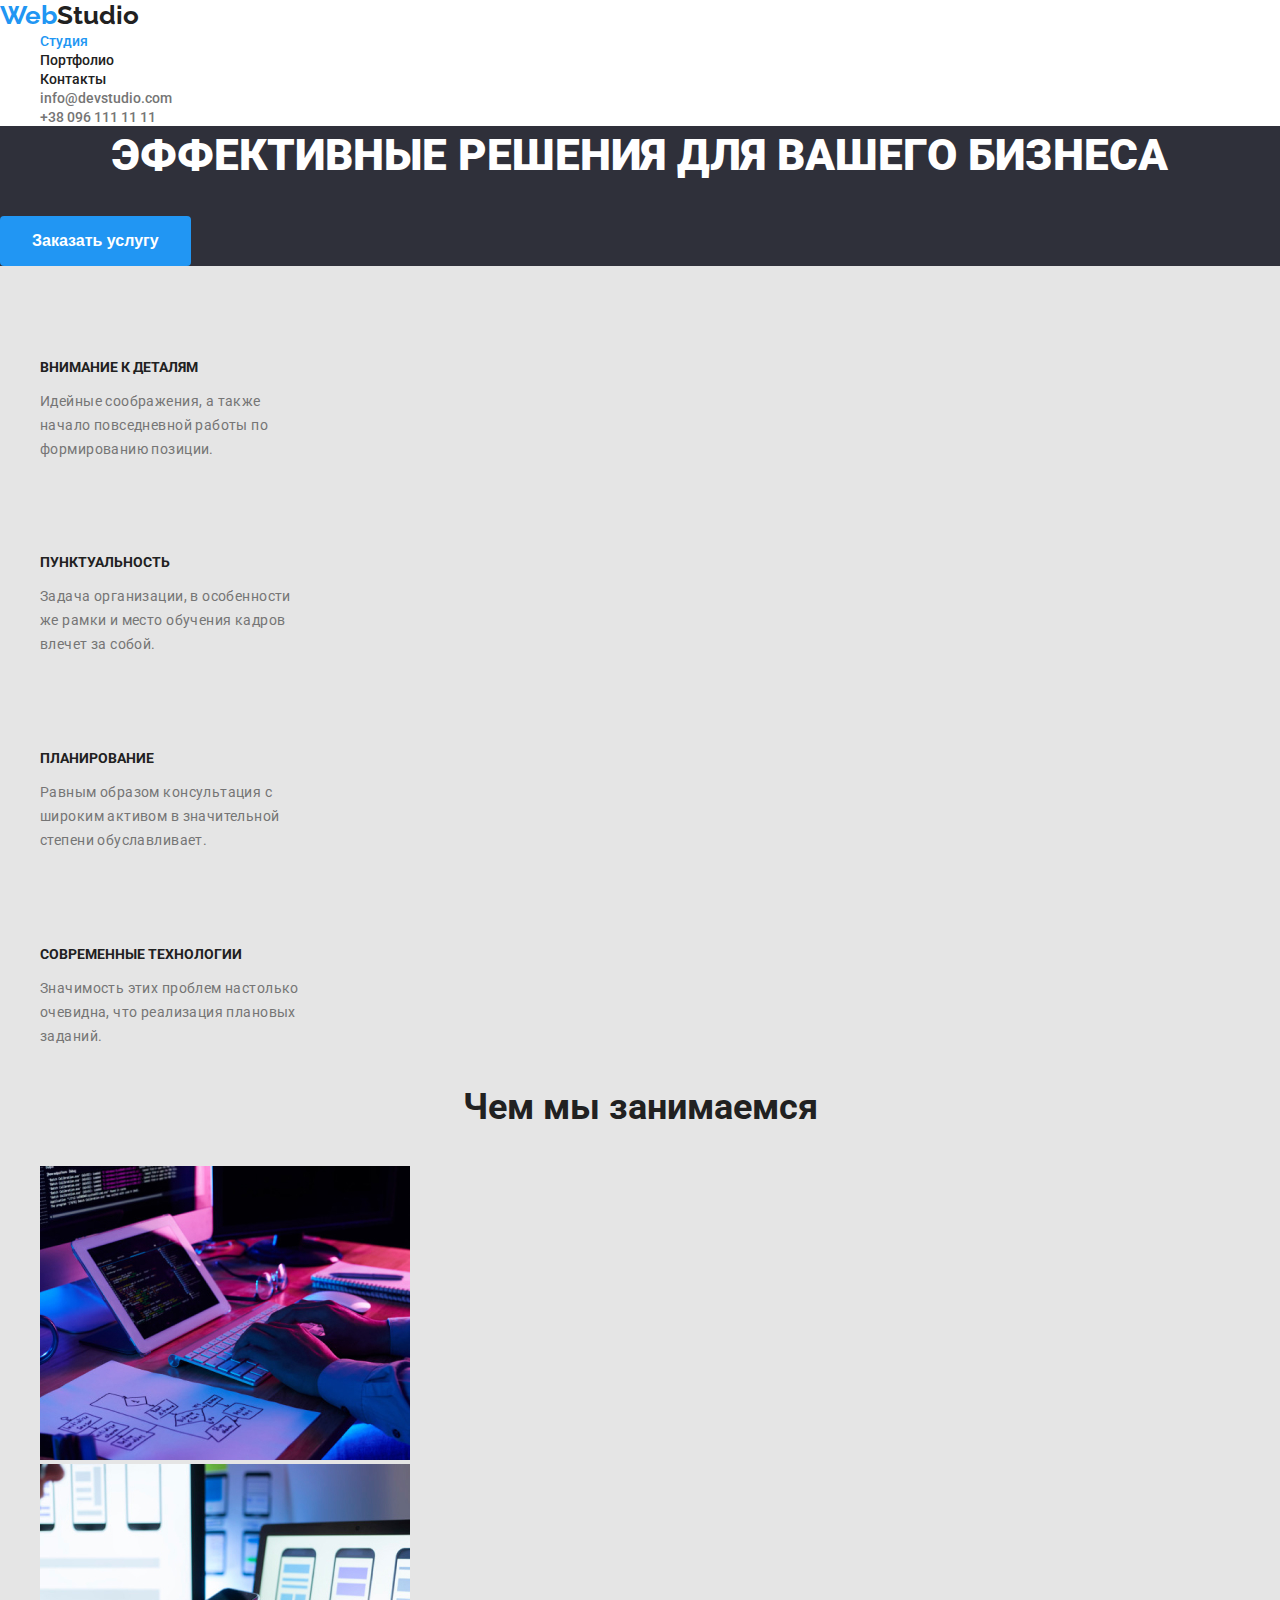
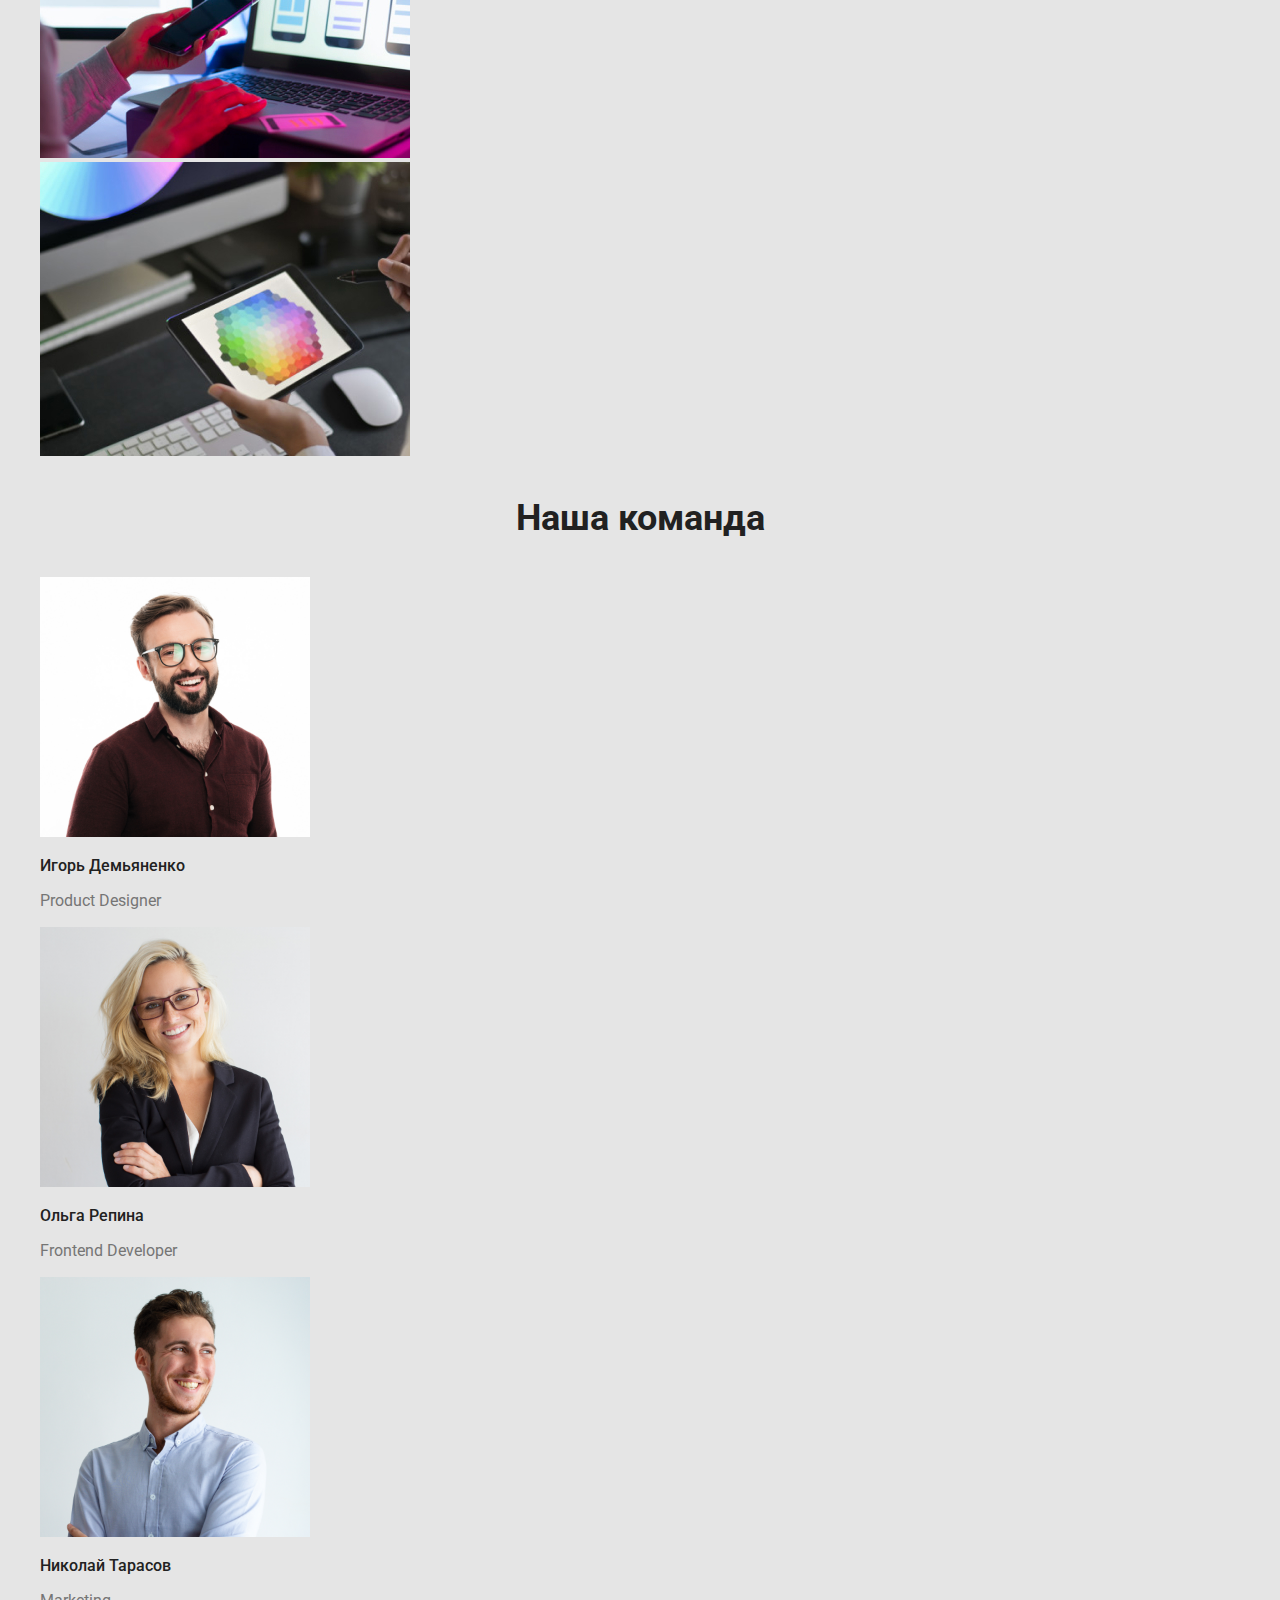
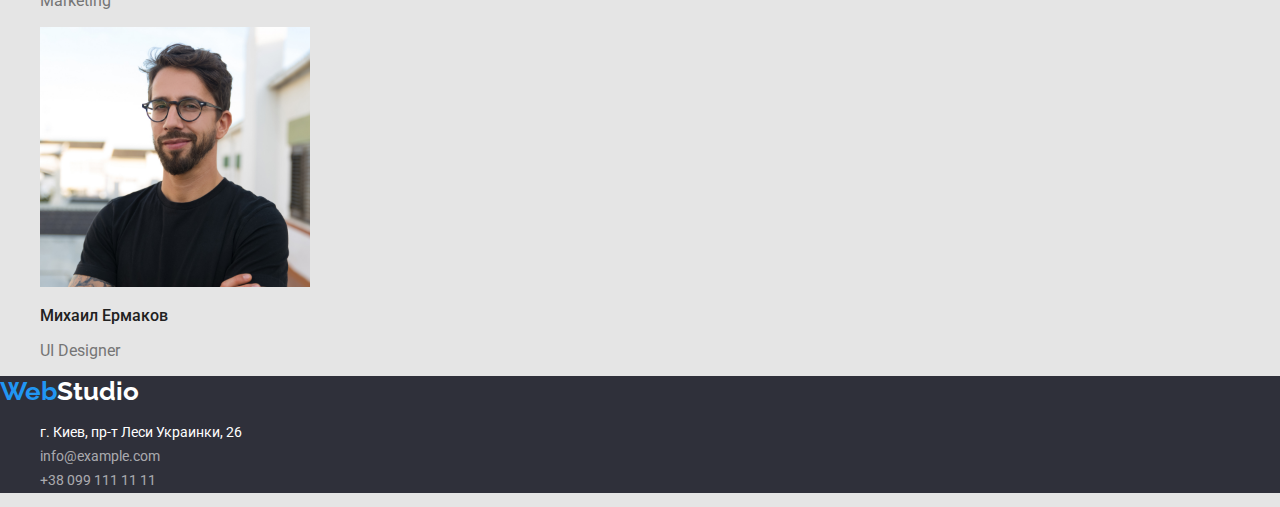
==== index.html @ 957f1c6d "first" ====
<!DOCTYPE html>
<html lang="ru">
  <head>
    <meta charset="UTF-8" />
    <meta name="viewport" content="width=device-width, initial-scale=1.0" />
    <title>Homework1</title>
    <link
      href="https://fonts.googleapis.com/css2?family=Raleway:wght@700&family=Roboto:wght@400;500;700;900&display=swap"
      rel="stylesheet"
    />

    <link rel="stylesheet" href="./css/styles.css" />
  </head>

  <body>
    <!--top line-->
    <header class="header-dec">
      <div class="container">
      <nav>
        <a href="./index.html" class="nav" aria-label="логотип"
          ><span class="accent-logo" lang="en">Web</span
          ><span class="logo" lang="en">Studio</span></a
        >

        <ul class="site-nav list">
          <li><a href="./index.html" class="link current">Студия</a></li>
          <li>
            <a href="./portfolio.html" class="link">Портфолио</a>
          </li>
          <li><a href="" class="link">Контакты</a></li>
        </ul>
      </nav>
     
      <address class="navigation list">
          <ul class="links-main">
            <li>
              <a href="mailto:info@devstudio.com" class="link">info@devstudio.com</a>
            </li>
            <li>
              <a href="tel:+380961111111" class="link">+38 096 111 11 11</a>
            </li>
          </ul>
        </address>
      </div>
        
    </header>

    <!--header-->
    <main>
      <section class="heading">
        <h1 class="color-white">Эффективные решения для вашего бизнеса</h1>

        <button type="button" class="button-studio">Заказать услугу</button>
      </section>

      <!--benefits of cooperation-->
      <section>
        <!--<h2 class="section-title">Преимущества</h2>-->
        <ul class="features">
          
          <li class="benefits">
            <h3 class="title">Внимание к деталям</h3>
            <p class="text">
              Идейные соображения, а также <br />
              начало повседневной работы по <br />
              формированию позиции.
            </p>
          </li>

          <li class="benefits">
            <h3 class="title">Пунктуальность</h3>
            <p class="text">
              Задача организации, в особенности <br />
              же рамки и место обучения кадров <br />
              влечет за собой.
            </p>
          </li>
          <li class="benefits">
            <h3 class="title">Планирование</h3>
            <p class="text">
              Равным образом консультация с <br />
              широким активом в значительной <br />
              степени обуславливает.
            </p>
          </li>

          <li class="benefits">
            <h3 class="title">Современные технологии</h3>
            <p class="text">
              Значимость этих проблем настолько <br />
              очевидна, что реализация плановых <br />
              заданий.
            </p>
          </li>
        </ul>
      </section>
      <!--about our work container-->
      <section>
        <h2 class="section-title">Чем мы занимаемся</h2>
        <ul>
          <li>
            <img src="./img/we-do/img-fir.jpg" alt="img1" width="370" height="294" />
          </li>
          <li>
            <img src="./img/we-do/img-tw.jpg" alt="img2" width="370" height="294" />
          </li>
          <li>
            <img src="./img/we-do/img-th.jpg" alt="img3" width="370" height="294" />
          </li>
        </ul>
      </section>

      <!--about our team container-->
      <section>
        <h2 class="section-title">Наша команда</h2>

        <ul>
          <li>
            <img
              src="./img/team/Igor.jpg"
              alt="Продук дизайнер Игорь"
              width="270"
              height="260"
            />
            <h3 class="team">Игорь Демьяненко</h3>
            <p class="desc" lang="en">Product Designer</p>
          </li>
          <li>
            <img
              src="./img/team/Olga.jpg"
              alt="Фронтэнд разработчик Ольга"
              width="270"
              height="260"
            />
            <h3 class="team">Ольга Репина</h3>
            <p class="desc" lang="en">Frontend Developer</p>
          </li>
          <li>
            <img
              src="./img/team/Nicolay.jpg"
              alt="Маркетолог Николай"
              width="270"
              height="260"
            />
            <h3 class="team">Николай Тарасов</h3>
            <p class="desc" lang="en">Marketing</p>
          </li>
          <li>
            <img
              src="./img/team/Michail.jpg"
              alt="UI Дизайнер Михаил"
              width="270"
              height="260"
            />
            <h3 class="team">Михаил Ермаков</h3>
            <p class="desc" lang="en">UI Designer</p>
          </li>
        </ul>
      </section>
    </main>
    <!--page footer-->
    <footer class="footer">
      
        <a href="./index.html" class="nav"
          ><span class="accent-logo" lang="en">Web</span
          ><span class="logotip" lang="en">Studio</span></a
        >

        <!--contact container-->
        <address class="footer-addr">
          <ul>
            <li>г. Киев, пр-т Леси Украинки, 26</li>
            <li>
              <a href="mailto:info@example.com" class="footer-link"
                >info@example.com</a
              >
            </li>
            <li>
              <a href="tel:+380991111111" class="footer-link"
                >+38 099 111 11 11</a
              >
            </li>
          </ul>
    </footer>
  </body>
</html>
---- css/styles.css ----
:root {
  --primary-text-color: #757575;
  --title-text-color: #212121;
  --accent-text-color: #2196f3;
  --hero-text-color: #ffffff;
  --footer-text-color: rgba(255, 255, 255, 0.6);
  --primary-bg-color: #ffffff;
  --second-bg-color: #2f303a;
  --third-bg-color: #e5e5e5;
  --forth-bg-color: #f5f4fa;
}

/* цвет основного текста color: #757575; */
/* цвет вторичного текста color: #212121;*/

/* цвет текста и шапки color: #FFFFFF;*/

/* подвал названия тел. адрес color: rgba(255, 255, 255, 0.6);*/

/* цвет фона 1 шапка background: #FFFFFF;*/
/* цвет фона 2 подвал background: #2F303A; */
/* цвет фона main 3 background: #E5E5E5;*/
/* цвет фона 4 вторичный background: #F5F4FA; */

/* LOGO  color: акцент #2196F3; +color: #212121; */

body {
  color: var(--primary-text-color);
  background-color: var(--third-bg-color);
  font-family: Roboto, sans-serif;
  margin: 0;
  padding: 0;
}
/*убираем точки слева*/
ul {
  list-style: none;
}

/* top line */
/*спросить: почему если убрать класс .nav, то text-decoration: none; не работает?*/
.nav {
  text-decoration: none;
}
.header-decor {
  background-color: var(--primary-bg-color);
  margin-top: 0px;
  margin-bottom: 0px;
}

.nav .accent-logo {
  color: var(--accent-text-color);
  font-family: Raleway, sans-serif;
  font-weight: 700;
  font-size: 26px;
  line-height: 1.19;
  text-decoration: none;
}
.nav .logo {
  color: var(--title-text-color);
  font-family: Raleway, sans-serif;
  font-weight: 700;
  font-size: 26px;
  line-height: 1.19;
  text-decoration: none;
}
/*настройка слова Studio в футере */
.logotip {
  color: var(--hero-text-color);
  font-family: Raleway, sans-serif;
  font-weight: 700;
  font-size: 26px;
  line-height: 1.19;
  text-decoration: none;
}
.list {
  margin: 0;
  padding: 0;
}

.site-nav .link {
  color: var(--title-text-color);
  font-family: inherit;
  font-weight: 500;
  font-size: 14px;
  line-height: 1.14;
  text-decoration: none;
}

.site-nav .link:hover,
.site-nav .link:focus {
  color: var(--accent-text-color);
}
.site-nav .link.current {
  color: var(--accent-text-color);
}

.navigation .link {
  color: var(--primary-text-color);
  font-family: inherit;
  font-weight: 500;
  font-size: 14px;
  line-height: 1.14;
  text-decoration: none;
  font-style: normal;
}
.navigation .link:hover,
.navigation .link:focus {
  color: var(--accent-text-color);
}
.navigation .link.current {
  color: var(--accent-text-color);
}

/* */
.heading {
  background-color: var(--second-bg-color);
}
.color-white {
  color: var(--hero-text-color);
  font-weight: 900;
  font-size: 44px;
  line-height: 1.36;
  text-align: center;
  text-transform: uppercase;
  margin: 0;
}
/*button studio*/
.button-studio {
  color: var(--hero-text-color);
  background-color: var(--accent-text-color);
  font-weight: 700;

  font-size: 16px;
  line-height: 1.87;
  border: 0px;
  border-radius: 4px;
  padding: 10px 32px;
  text-align: center;
  margin-top: 30px;
}

/* benefits of cooperation */
.features .title {
  color: var(--title-text-color);
  font-weight: 700;
  font-size: 14px;
  line-height: 1.14;
  text-transform: uppercase;
}
.features .text {
  font-weight: 400;
  font-size: 14px;
  line-height: 1.71;
  /* or 171% */

  letter-spacing: 0.03em;
}
/*задаем верхний отступ*/
.benefits {
  margin-top: 94px;
}

/*about our work container*/

.section-title {
  color: var(--title-text-color);
  font-weight: 700;
  font-size: 36px;
  line-height: 1.6;
  text-align: center;
}
.team {
  color: var(--title-text-color);
  font-weight: 500;
  font-size: 16px;
  line-height: 1.18;
}
.desc {
  font-size: 16px;
  line-height: 1.18;
}

/*footer*/
.footer {
  background-color: var(--second-bg-color);
  text-decoration: none;
  list-style: none;
}
.footer-addr {
  color: var(--hero-text-color);
  font-size: 14px;
  line-height: 1.71;
  font-style: normal;
}
.footer-link {
  color: var(--footer-text-color);
  font-size: 14px;
  line-height: 1.71;
  text-decoration: none;
  list-style: none;
}
.text-elem {
  font-size: 16px;
  line-height: 1.87;
}

/*button portfolio*/
.button {
  color: var(--title-text-color);
  background-color: var(--forth-bg-color);
  font-weight: 500;
  font-size: 16px;
  line-height: 1.6;
  margin: 0;
  padding: 0;
}
.button .but:hover,
.button .but:focus {
  color: var(--hero-text-color);
  background-color: var(--accent-text-color);
}
.button.primary {
  color: var(--hero-text-color);
  background-color: var(--accent-text-color);
}

.but {
  border: 0px;
  text-align: center;
  border-radius: 4px;
  padding: 6px 22px;
}

/*стилизация шапки сайта, придание цвета фону*/

.link {
  display: inline;
  padding: 20px 40px;
}

.header-dec {
  margin-top: 0px;
  margin-bottom: 0px;
  background-color: var(--primary-bg-color);
}
.links-main {
  margin: 0;
  padding: 0;
}
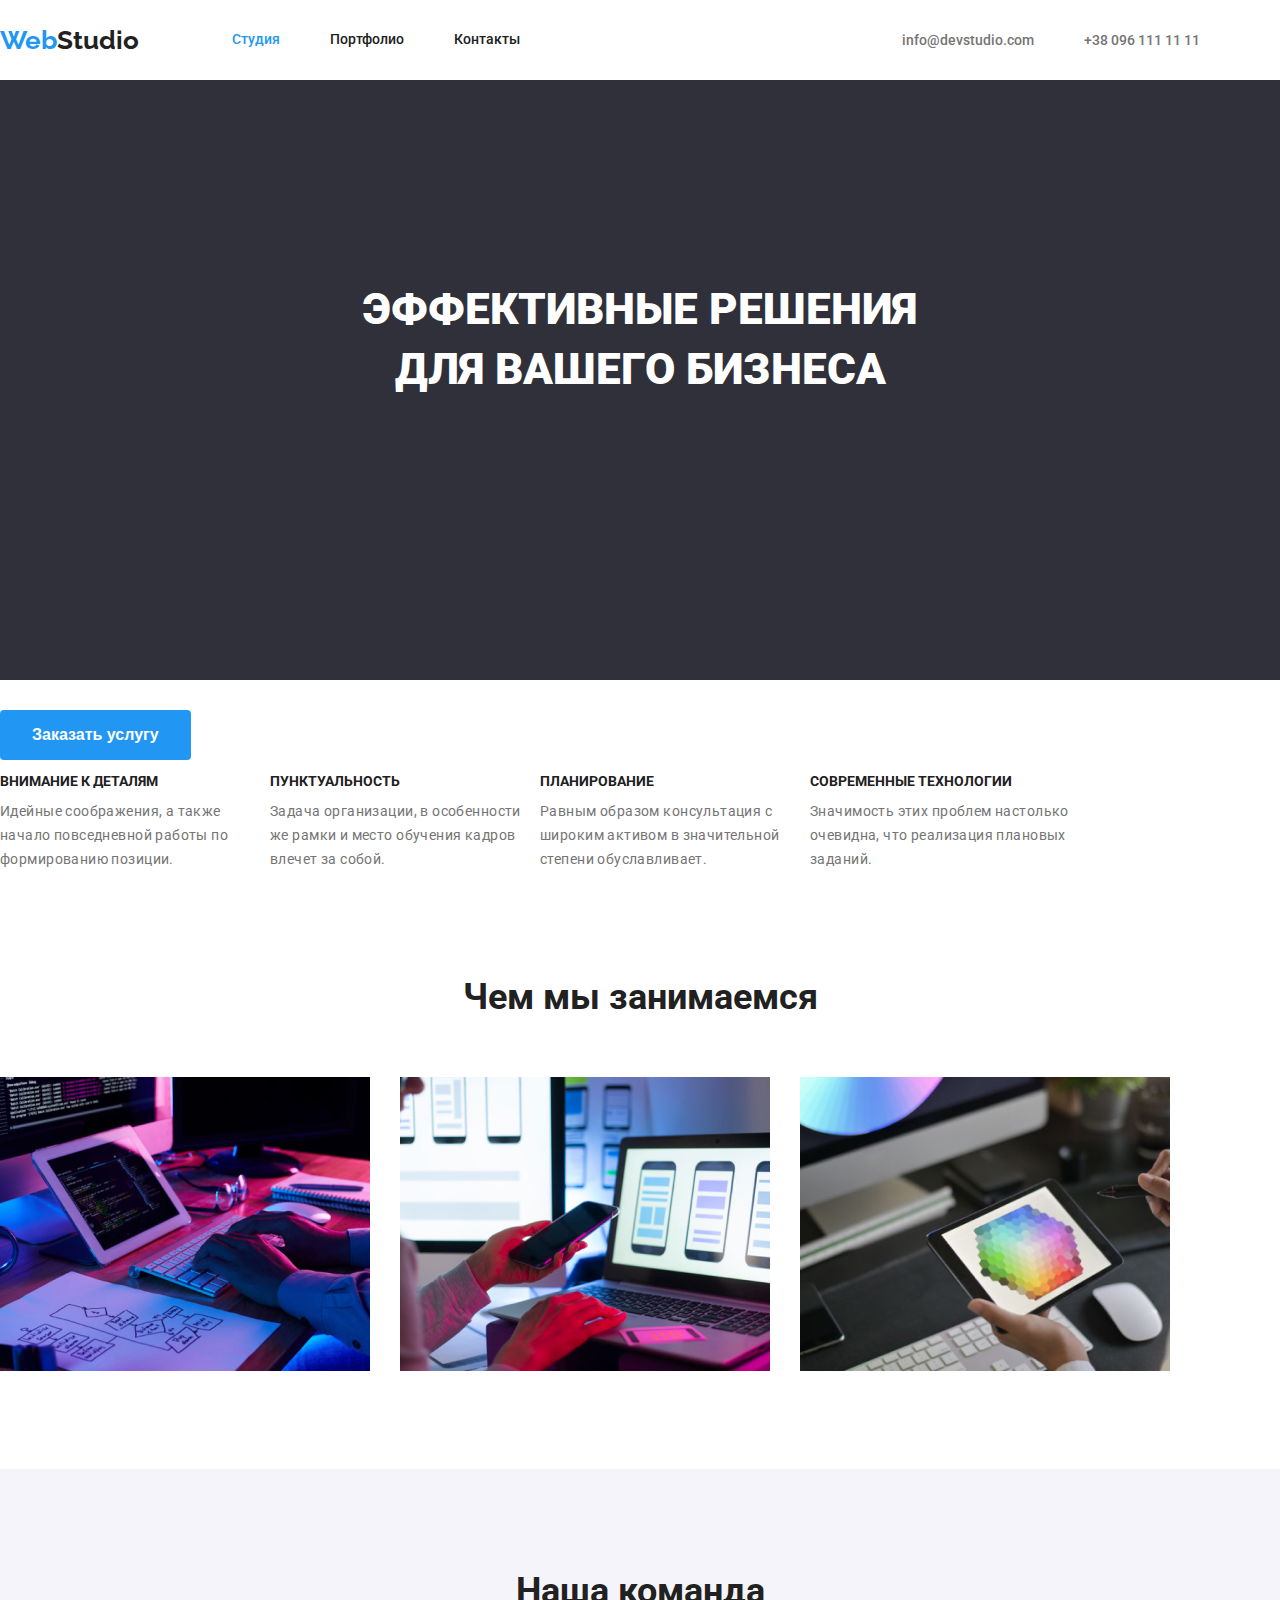
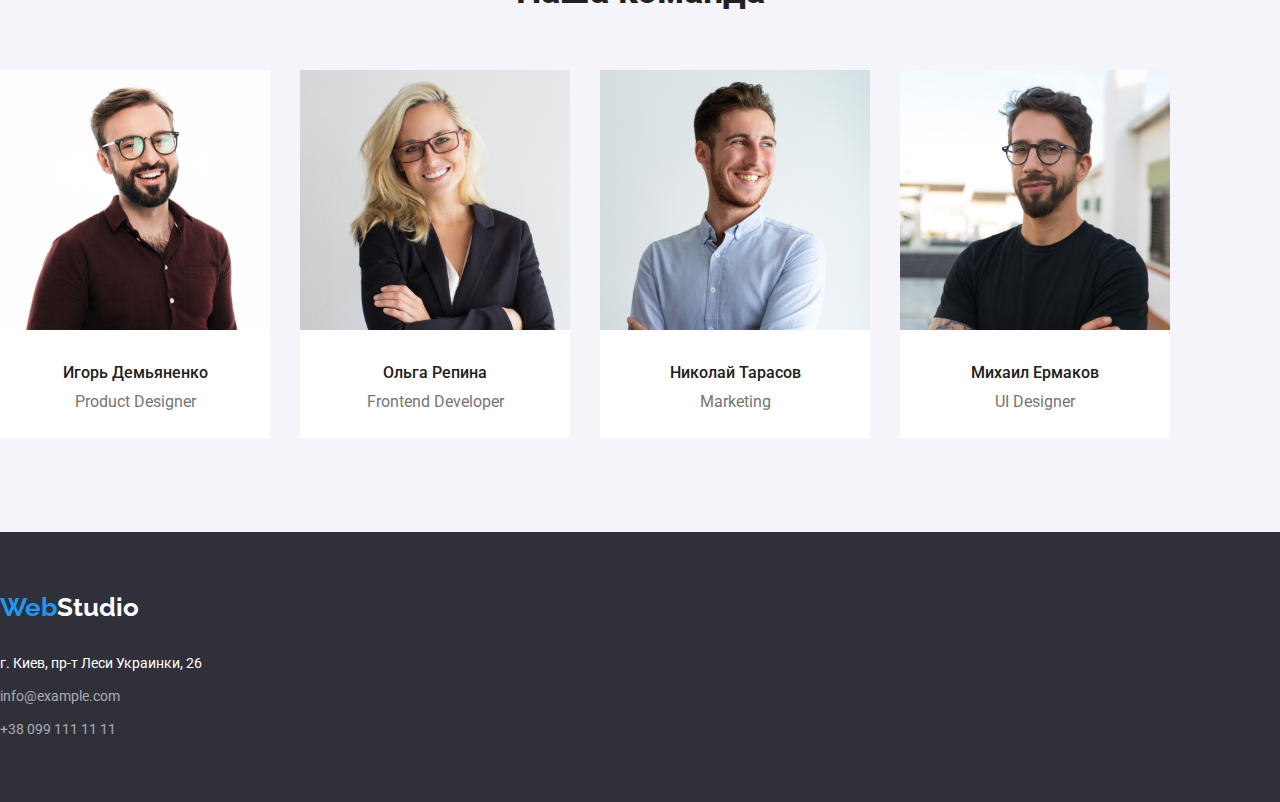
==== commit c3beee57: "попытка сделать третье дз" ====
--- a/index.html
+++ b/index.html
@@ -10,51 +10,62 @@
     />
 
     <link rel="stylesheet" href="./css/styles.css" />
+    <link rel="stylesheet" href="./div.container">
   </head>
 
   <body>
     <!--top line-->
     <header class="header-dec">
-      <div class="container">
-      <nav>
+     
+      <div class="container main-div">
+        <!--почему если не задать наву сласс маин-див дисплей флекс не работает?-->
+        <nav class="main-div">
         <a href="./index.html" class="nav" aria-label="логотип"
           ><span class="accent-logo" lang="en">Web</span
           ><span class="logo" lang="en">Studio</span></a
         >
 
         <ul class="site-nav list">
-          <li><a href="./index.html" class="link current">Студия</a></li>
-          <li>
+          <li class="item">
+            <a href="./index.html" class="link current">Студия</a></li>
+          <li class="item">
             <a href="./portfolio.html" class="link">Портфолио</a>
           </li>
-          <li><a href="" class="link">Контакты</a></li>
+          <li class="item">
+            <a href="" class="link">Контакты</a>
+          </li>
         </ul>
-      </nav>
+        </nav>
      
-      <address class="navigation list">
+        <address class="navigation list">
+
           <ul class="links-main">
-            <li>
+            <li class="item">
               <a href="mailto:info@devstudio.com" class="link">info@devstudio.com</a>
             </li>
-            <li>
+            <li class="item">
               <a href="tel:+380961111111" class="link">+38 096 111 11 11</a>
             </li>
           </ul>
         </address>
+        
       </div>
-        
+      
     </header>
 
     <!--header-->
     <main>
       <section class="heading">
-        <h1 class="color-white">Эффективные решения для вашего бизнеса</h1>
+        <h1 class="color-white">Эффективные решения <br>
+          для вашего бизнеса</h1>
 
         <button type="button" class="button-studio">Заказать услугу</button>
       </section>
 
       <!--benefits of cooperation-->
-      <section>
+     
+      <section class="main-features">
+        <div class="container bgc-benef">
         <!--<h2 class="section-title">Преимущества</h2>-->
         <ul class="features">
           
@@ -97,25 +108,26 @@
       <!--about our work container-->
       <section>
         <h2 class="section-title">Чем мы занимаемся</h2>
-        <ul>
-          <li>
+        <ul class="what-we-do-ul">
+          <li class="what-we-do-li">
             <img src="./img/we-do/img-fir.jpg" alt="img1" width="370" height="294" />
           </li>
-          <li>
+          <li class="what-we-do-li">
             <img src="./img/we-do/img-tw.jpg" alt="img2" width="370" height="294" />
           </li>
-          <li>
+          <li class="what-we-do-li">
             <img src="./img/we-do/img-th.jpg" alt="img3" width="370" height="294" />
           </li>
         </ul>
       </section>
+      </div>
 
       <!--about our team container-->
-      <section>
+      <section class="bgc-our-team">
         <h2 class="section-title">Наша команда</h2>
 
-        <ul>
-          <li>
+        <ul class="our-team-ul">
+          <li class="our-team-li">
             <img
               src="./img/team/Igor.jpg"
               alt="Продук дизайнер Игорь"
@@ -125,7 +137,7 @@
             <h3 class="team">Игорь Демьяненко</h3>
             <p class="desc" lang="en">Product Designer</p>
           </li>
-          <li>
+          <li class="our-team-li">
             <img
               src="./img/team/Olga.jpg"
               alt="Фронтэнд разработчик Ольга"
@@ -135,7 +147,7 @@
             <h3 class="team">Ольга Репина</h3>
             <p class="desc" lang="en">Frontend Developer</p>
           </li>
-          <li>
+          <li class="our-team-li">
             <img
               src="./img/team/Nicolay.jpg"
               alt="Маркетолог Николай"
@@ -145,7 +157,7 @@
             <h3 class="team">Николай Тарасов</h3>
             <p class="desc" lang="en">Marketing</p>
           </li>
-          <li>
+          <li class="our-team-li">
             <img
               src="./img/team/Michail.jpg"
               alt="UI Дизайнер Михаил"
@@ -160,22 +172,22 @@
     </main>
     <!--page footer-->
     <footer class="footer">
-      
+      <div class="decor-footer">
         <a href="./index.html" class="nav"
           ><span class="accent-logo" lang="en">Web</span
           ><span class="logotip" lang="en">Studio</span></a
-        >
+        ></div>
 
         <!--contact container-->
         <address class="footer-addr">
-          <ul>
-            <li>г. Киев, пр-т Леси Украинки, 26</li>
-            <li>
+          <ul class="foot-main">
+            <li class="footer-li">г. Киев, пр-т Леси Украинки, 26</li>
+            <li class="footer-li">
               <a href="mailto:info@example.com" class="footer-link"
                 >info@example.com</a
               >
             </li>
-            <li>
+            <li class="footer-tel">
               <a href="tel:+380991111111" class="footer-link"
                 >+38 099 111 11 11</a
               >
--- a/css/styles.css
+++ b/css/styles.css
@@ -6,7 +6,7 @@
   --footer-text-color: rgba(255, 255, 255, 0.6);
   --primary-bg-color: #ffffff;
   --second-bg-color: #2f303a;
-  --third-bg-color: #e5e5e5;
+  --third-bg-color: rgba(255, 255, 255, 1);
   --forth-bg-color: #f5f4fa;
 }
 
@@ -47,6 +47,8 @@
   margin-bottom: 0px;
 }
 
+/* ==================== LOGOTIP===================*/
+
 .nav .accent-logo {
   color: var(--accent-text-color);
   font-family: Raleway, sans-serif;
@@ -72,18 +74,24 @@
   line-height: 1.19;
   text-decoration: none;
 }
+/* ====================END LOGOTIP===================*/
+
+/* ======================TOP LINE=====================*/
 .list {
   margin: 0;
   padding: 0;
 }
 
 .site-nav .link {
+  display: block;
   color: var(--title-text-color);
   font-family: inherit;
   font-weight: 500;
   font-size: 14px;
   line-height: 1.14;
   text-decoration: none;
+  padding-top: 32px;
+  padding-bottom: 32px;
 }
 
 .site-nav .link:hover,
@@ -110,11 +118,15 @@
 .navigation .link.current {
   color: var(--accent-text-color);
 }
+/* ====================END TOP LINE===================*/
 
 /* */
 .heading {
   background-color: var(--second-bg-color);
-}
+  height: 600px;
+}
+
+/* ==================== HEADER===================*/
 .color-white {
   color: var(--hero-text-color);
   font-weight: 900;
@@ -123,7 +135,10 @@
   text-align: center;
   text-transform: uppercase;
   margin: 0;
-}
+  padding-top: 200px;
+  padding-bottom: 280px;
+}
+
 /*button studio*/
 .button-studio {
   color: var(--hero-text-color);
@@ -139,111 +154,290 @@
   margin-top: 30px;
 }
 
-/* benefits of cooperation */
-.features .title {
-  color: var(--title-text-color);
-  font-weight: 700;
-  font-size: 14px;
-  line-height: 1.14;
-  text-transform: uppercase;
-}
-.features .text {
-  font-weight: 400;
-  font-size: 14px;
-  line-height: 1.71;
-  /* or 171% */
-
-  letter-spacing: 0.03em;
-}
-/*задаем верхний отступ*/
-.benefits {
-  margin-top: 94px;
-}
-
-/*about our work container*/
-
-.section-title {
-  color: var(--title-text-color);
-  font-weight: 700;
-  font-size: 36px;
-  line-height: 1.6;
-  text-align: center;
-}
-.team {
-  color: var(--title-text-color);
-  font-weight: 500;
-  font-size: 16px;
-  line-height: 1.18;
-}
-.desc {
-  font-size: 16px;
-  line-height: 1.18;
-}
-
-/*footer*/
-.footer {
-  background-color: var(--second-bg-color);
-  text-decoration: none;
-  list-style: none;
-}
-.footer-addr {
-  color: var(--hero-text-color);
-  font-size: 14px;
-  line-height: 1.71;
-  font-style: normal;
-}
-.footer-link {
-  color: var(--footer-text-color);
-  font-size: 14px;
-  line-height: 1.71;
-  text-decoration: none;
-  list-style: none;
-}
-.text-elem {
-  font-size: 16px;
-  line-height: 1.87;
-}
-
-/*button portfolio*/
-.button {
-  color: var(--title-text-color);
-  background-color: var(--forth-bg-color);
-  font-weight: 500;
-  font-size: 16px;
-  line-height: 1.6;
-  margin: 0;
-  padding: 0;
-}
-.button .but:hover,
-.button .but:focus {
-  color: var(--hero-text-color);
-  background-color: var(--accent-text-color);
-}
-.button.primary {
-  color: var(--hero-text-color);
-  background-color: var(--accent-text-color);
-}
-
-.but {
-  border: 0px;
-  text-align: center;
-  border-radius: 4px;
-  padding: 6px 22px;
-}
-
 /*стилизация шапки сайта, придание цвета фону*/
-
-.link {
-  display: inline;
-  padding: 20px 40px;
-}
 
 .header-dec {
   margin-top: 0px;
   margin-bottom: 0px;
   background-color: var(--primary-bg-color);
+  width: 1200px;
 }
 .links-main {
   margin: 0;
   padding: 0;
 }
+.container {
+  margin-left: auto;
+  margin-right: auto;
+  width: 1200px;
+}
+/*====================СТИЛИ ДЛЯ ГЕОМЕТРИИ КОНТЕНТА ШАПКИ================= */
+.site-nav {
+  display: flex;
+  margin-left: 93px;
+}
+
+.site-nav .item + .item {
+  margin-left: 50px;
+}
+/*чистим крайнюю геометрию(убираем отступ справа у последнего элемента )
+.site-nav .item:last-child {
+  margin-right: 0;
+} 
+OR
+
+.site-nav .item:not(:last-child) {
+  margin-right: 50px;
+  }*/
+
+.links-main .links + .links {
+  margin-left: 50px;
+}
+.links-main {
+  display: flex;
+}
+
+.navigation {
+  margin-left: auto;
+}
+
+.links-main .item + .item {
+  margin-left: 50px;
+}
+
+.main-div {
+  display: flex;
+  align-items: center;
+}
+
+/*====================END СТИЛИ ДЛЯ ГЕОМЕТРИИ КОНТЕНТА ШАПКИ================= */
+
+/* ====================END HEADER===================*/
+
+/* ====================  benefits of cooperation===================*/
+.benefits {
+  margin: 0;
+  padding: 0;
+  margin-top: 94px;
+}
+
+.features .title {
+  color: var(--title-text-color);
+  font-weight: 700;
+  font-size: 14px;
+  line-height: 1.14;
+  text-transform: uppercase;
+  margin: 0;
+  padding: 0;
+}
+.benefits .title + .title {
+  margin-left: 30px;
+}
+.benefits .title {
+  padding-bottom: 10px;
+}
+.features .text {
+  font-weight: 400;
+  font-size: 14px;
+  line-height: 1.71;
+  letter-spacing: 0.03em;
+  margin: 0;
+  padding: 0;
+}
+.text {
+  width: 270px;
+  height: 75px;
+}
+.bgc-benef {
+  background-color: var(--third-bg-color);
+  margin: 0;
+  padding: 0;
+}
+.features {
+  margin: 0;
+  padding: 0;
+  display: flex;
+}
+
+/*задаем верхний отступ*/
+
+/* ====================END  benefits of cooperation===================*/
+
+/* ==================== about our team container===================*/
+.bgc-our-team {
+  background-color: var(--forth-bg-color);
+}
+.what-we-do-ul {
+  padding: 0;
+  margin: 0;
+  display: flex;
+}
+.what-we-do-ul .what-we-do-li + .what-we-do-li {
+  margin-left: 30px;
+}
+.what-we-do-li {
+  padding-bottom: 94px;
+  padding-top: 50px;
+}
+
+.our-team-ul {
+  padding: 0;
+  margin: 0;
+  display: flex;
+}
+.our-team-ul .our-team-li + .our-team-li {
+  margin-left: 30px;
+}
+.our-team-li {
+  width: 270px;
+  height: 368px;
+  background-color: var(--primary-bg-color);
+  margin-bottom: 94px;
+  margin-top: 50px;
+}
+.section-title {
+  color: var(--title-text-color);
+  font-weight: 700;
+  font-size: 36px;
+  line-height: 1.6;
+  text-align: center;
+  margin: 0;
+  padding: 0;
+  padding-top: 94px;
+}
+.team {
+  color: var(--title-text-color);
+  font-weight: 500;
+  font-size: 16px;
+  line-height: 1.18;
+  margin: 0;
+  padding: 0;
+  text-align: center;
+  padding-top: 30px;
+}
+.desc {
+  font-size: 16px;
+  line-height: 1.18;
+  margin: 0;
+  padding: 0;
+  text-align: center;
+  padding-top: 10px;
+  padding-bottom: 30px;
+}
+/* ====================END about our team container===================*/
+
+/*footer*/
+.foot-main {
+  margin: 0;
+  padding: 0;
+}
+.footer {
+  background-color: var(--second-bg-color);
+  text-decoration: none;
+  list-style: none;
+}
+.footer-addr {
+  color: var(--hero-text-color);
+  font-size: 14px;
+  line-height: 1.71;
+  font-style: normal;
+}
+.footer-link {
+  color: var(--footer-text-color);
+  font-size: 14px;
+  line-height: 1.71;
+  text-decoration: none;
+  list-style: none;
+}
+.text-elem {
+  font-size: 16px;
+  line-height: 1.87;
+}
+.footer-li {
+  padding-top: 9px;
+}
+.footer-tel {
+  padding-bottom: 60px;
+  padding-top: 9px;
+}
+.decor-footer {
+  padding-top: 60px;
+  padding-bottom: 20px;
+}
+/* ====================END FOOTER===================*/
+
+/*=====================button portfolio======================*/
+
+.button {
+  color: var(--title-text-color);
+  background-color: var(--third-bg-color);
+  font-weight: 500;
+  font-size: 16px;
+  line-height: 1.6;
+  margin: 0;
+  padding: 0;
+}
+.button .but:hover,
+.button .but:focus {
+  color: var(--hero-text-color);
+  background-color: var(--accent-text-color);
+}
+.button.primary {
+  color: var(--hero-text-color);
+  background-color: var(--accent-text-color);
+}
+
+.but {
+  border: 0px;
+  text-align: center;
+  border-radius: 4px;
+  padding: 6px 22px;
+}
+
+.button-section .button {
+  display: flex;
+  padding-top: 94px;
+  justify-content: center;
+  padding-bottom: 50px;
+}
+.button .title + .title {
+  margin-left: 8px;
+}
+
+/*=====================END button portfolio======================*/
+
+/*=========================PORTFOLIO============================*/
+
+.features .features-li + .features-li {
+  margin-left: 30px;
+}
+
+.features-li {
+  background-color: var(--primary-bg-color);
+  width: 370px;
+  height: 404px;
+  margin-top: 30px;
+}
+
+.features-li .title {
+  padding-top: 20px;
+}
+.features-li .text-elem {
+  padding-top: 4px;
+  padding-bottom: 20px;
+}
+
+.text-elem {
+  margin: 0;
+  padding: ;
+}
+
+.features {
+  flex-wrap: wrap;
+}
+
+/*=========================PORTFOLIO============================*/
+
+.header-dec {
+  width: 1200px;
+}
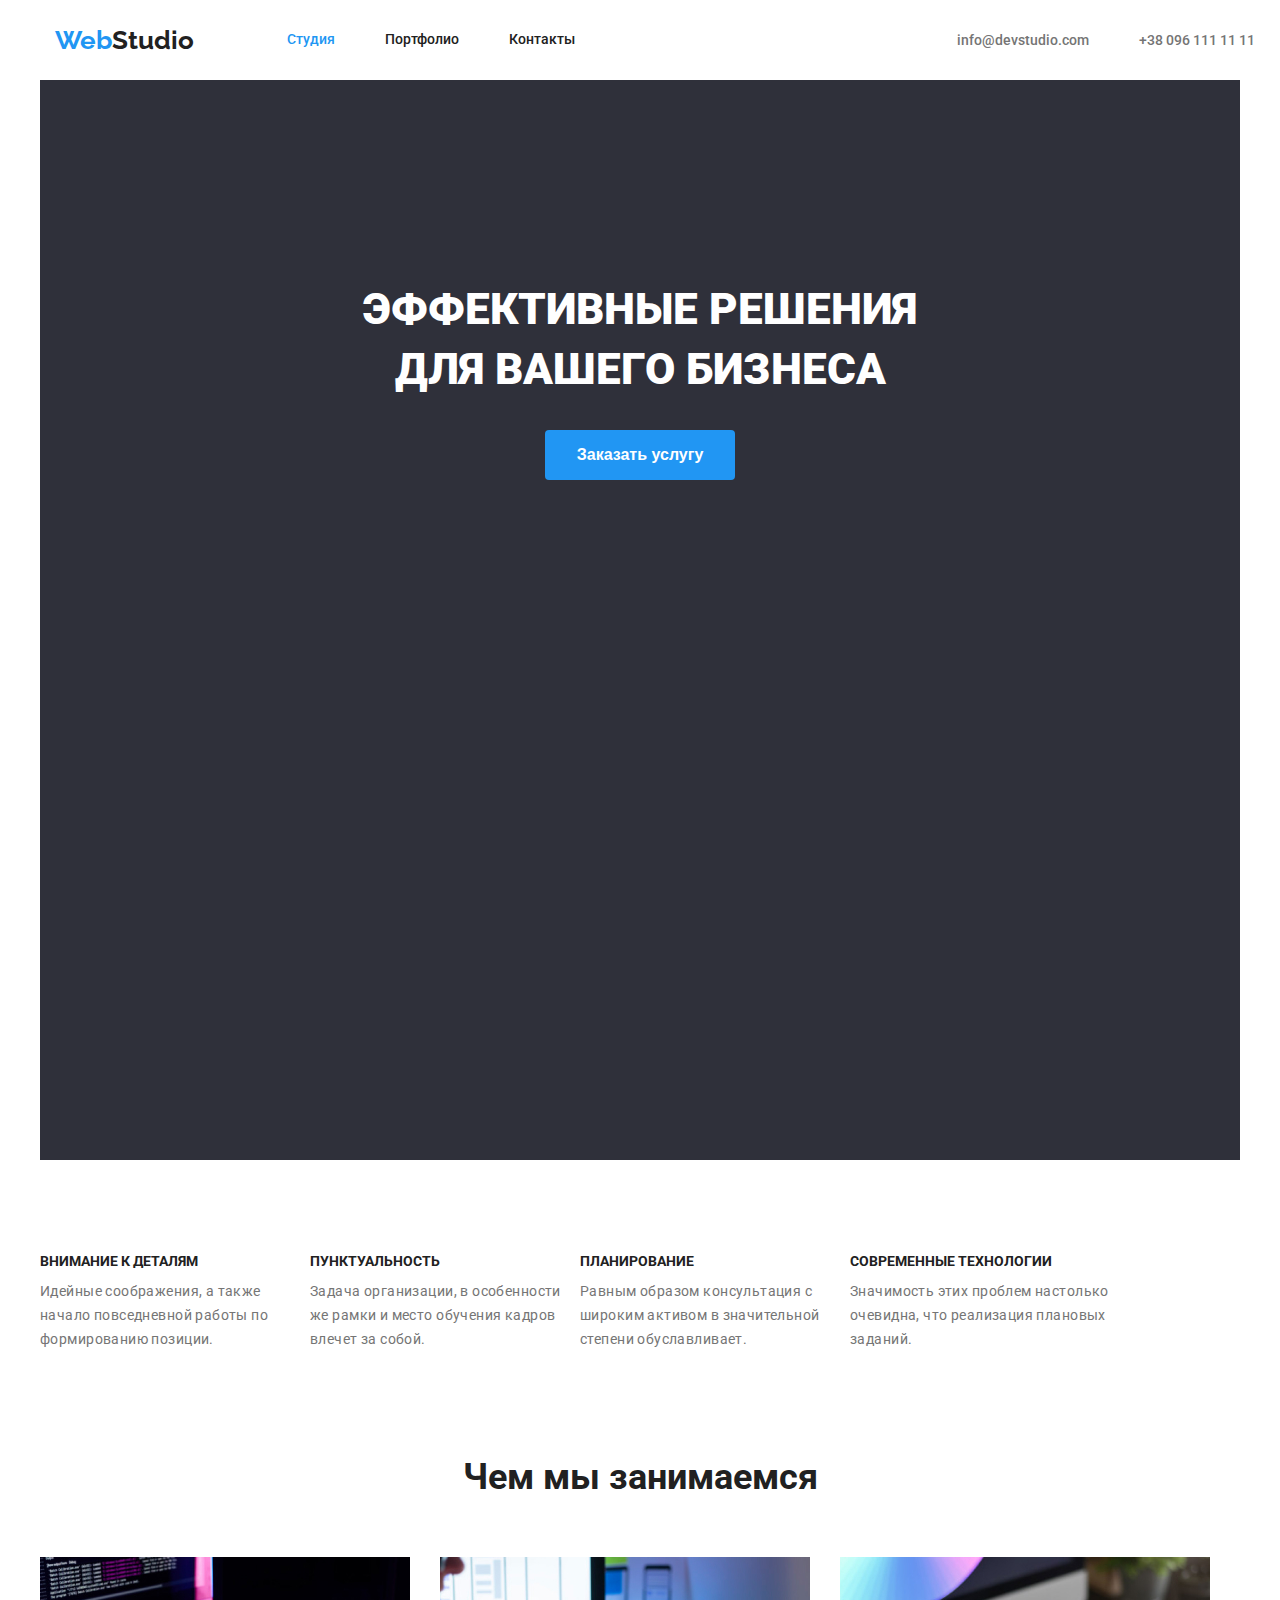
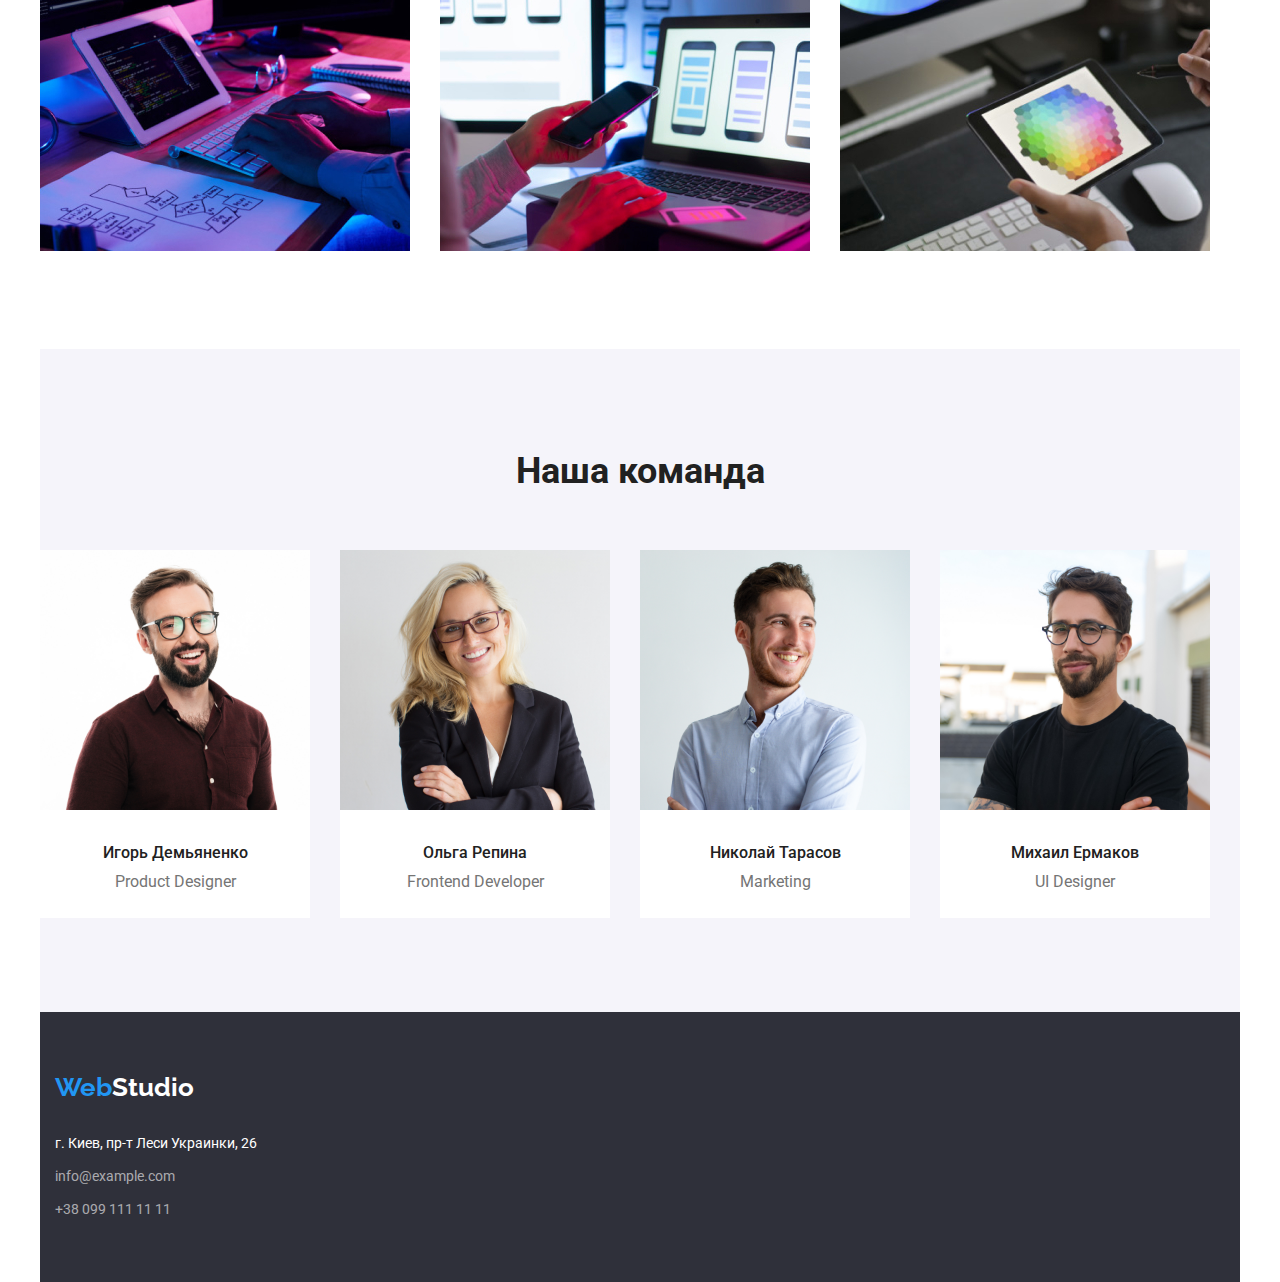
==== commit 6b86770a: "попытка 2" ====
--- a/index.html
+++ b/index.html
@@ -10,14 +10,15 @@
     />
 
     <link rel="stylesheet" href="./css/styles.css" />
-    <link rel="stylesheet" href="./div.container">
+    
   </head>
 
   <body>
     <!--top line-->
+    <div class="container">
     <header class="header-dec">
-     
-      <div class="container main-div">
+    <div class="container">
+      <div class="main-div">
         <!--почему если не задать наву сласс маин-див дисплей флекс не работает?-->
         <nav class="main-div">
         <a href="./index.html" class="nav" aria-label="логотип"
@@ -48,22 +49,23 @@
             </li>
           </ul>
         </address>
-        
+       </div> 
       </div>
       
     </header>
-
+</div>
     <!--header-->
     <main>
+      <div class="container">
       <section class="heading">
         <h1 class="color-white">Эффективные решения <br>
           для вашего бизнеса</h1>
 
         <button type="button" class="button-studio">Заказать услугу</button>
       </section>
-
+      </div>
       <!--benefits of cooperation-->
-     
+    <div class="container">
       <section class="main-features">
         <div class="container bgc-benef">
         <!--<h2 class="section-title">Преимущества</h2>-->
@@ -105,7 +107,9 @@
           </li>
         </ul>
       </section>
+    </div>
       <!--about our work container-->
+      <div class="container">
       <section>
         <h2 class="section-title">Чем мы занимаемся</h2>
         <ul class="what-we-do-ul">
@@ -123,6 +127,7 @@
       </div>
 
       <!--about our team container-->
+      <div class="container">
       <section class="bgc-our-team">
         <h2 class="section-title">Наша команда</h2>
 
@@ -169,8 +174,10 @@
           </li>
         </ul>
       </section>
+      </div>
     </main>
     <!--page footer-->
+    <div class="container">
     <footer class="footer">
       <div class="decor-footer">
         <a href="./index.html" class="nav"
@@ -194,5 +201,6 @@
             </li>
           </ul>
     </footer>
+    </div>
   </body>
 </html>
--- a/css/styles.css
+++ b/css/styles.css
@@ -124,6 +124,8 @@
 .heading {
   background-color: var(--second-bg-color);
   height: 600px;
+  padding-top: 200px;
+  padding-bottom: 280px;
 }
 
 /* ==================== HEADER===================*/
@@ -135,8 +137,7 @@
   text-align: center;
   text-transform: uppercase;
   margin: 0;
-  padding-top: 200px;
-  padding-bottom: 280px;
+  margin-bottom: 30px;
 }
 
 /*button studio*/
@@ -152,6 +153,8 @@
   padding: 10px 32px;
   text-align: center;
   margin-top: 30px;
+  display: block;
+  margin: auto;
 }
 
 /*стилизация шапки сайта, придание цвета фону*/
@@ -169,6 +172,8 @@
 .container {
   margin-left: auto;
   margin-right: auto;
+  padding-left: 15px;
+  padding-right: 15px;
   width: 1200px;
 }
 /*====================СТИЛИ ДЛЯ ГЕОМЕТРИИ КОНТЕНТА ШАПКИ================= */
@@ -330,6 +335,8 @@
 .foot-main {
   margin: 0;
   padding: 0;
+  padding-left: 15px;
+  padding-right: 15px;
 }
 .footer {
   background-color: var(--second-bg-color);
@@ -363,6 +370,8 @@
 .decor-footer {
   padding-top: 60px;
   padding-bottom: 20px;
+  padding-left: 15px;
+  padding-right: 15px;
 }
 /* ====================END FOOTER===================*/
 
@@ -417,6 +426,8 @@
   width: 370px;
   height: 404px;
   margin-top: 30px;
+  margin-left: auto;
+  margin-right: auto;
 }
 
 .features-li .title {
@@ -429,7 +440,7 @@
 
 .text-elem {
   margin: 0;
-  padding: ;
+  padding: 0;
 }
 
 .features {
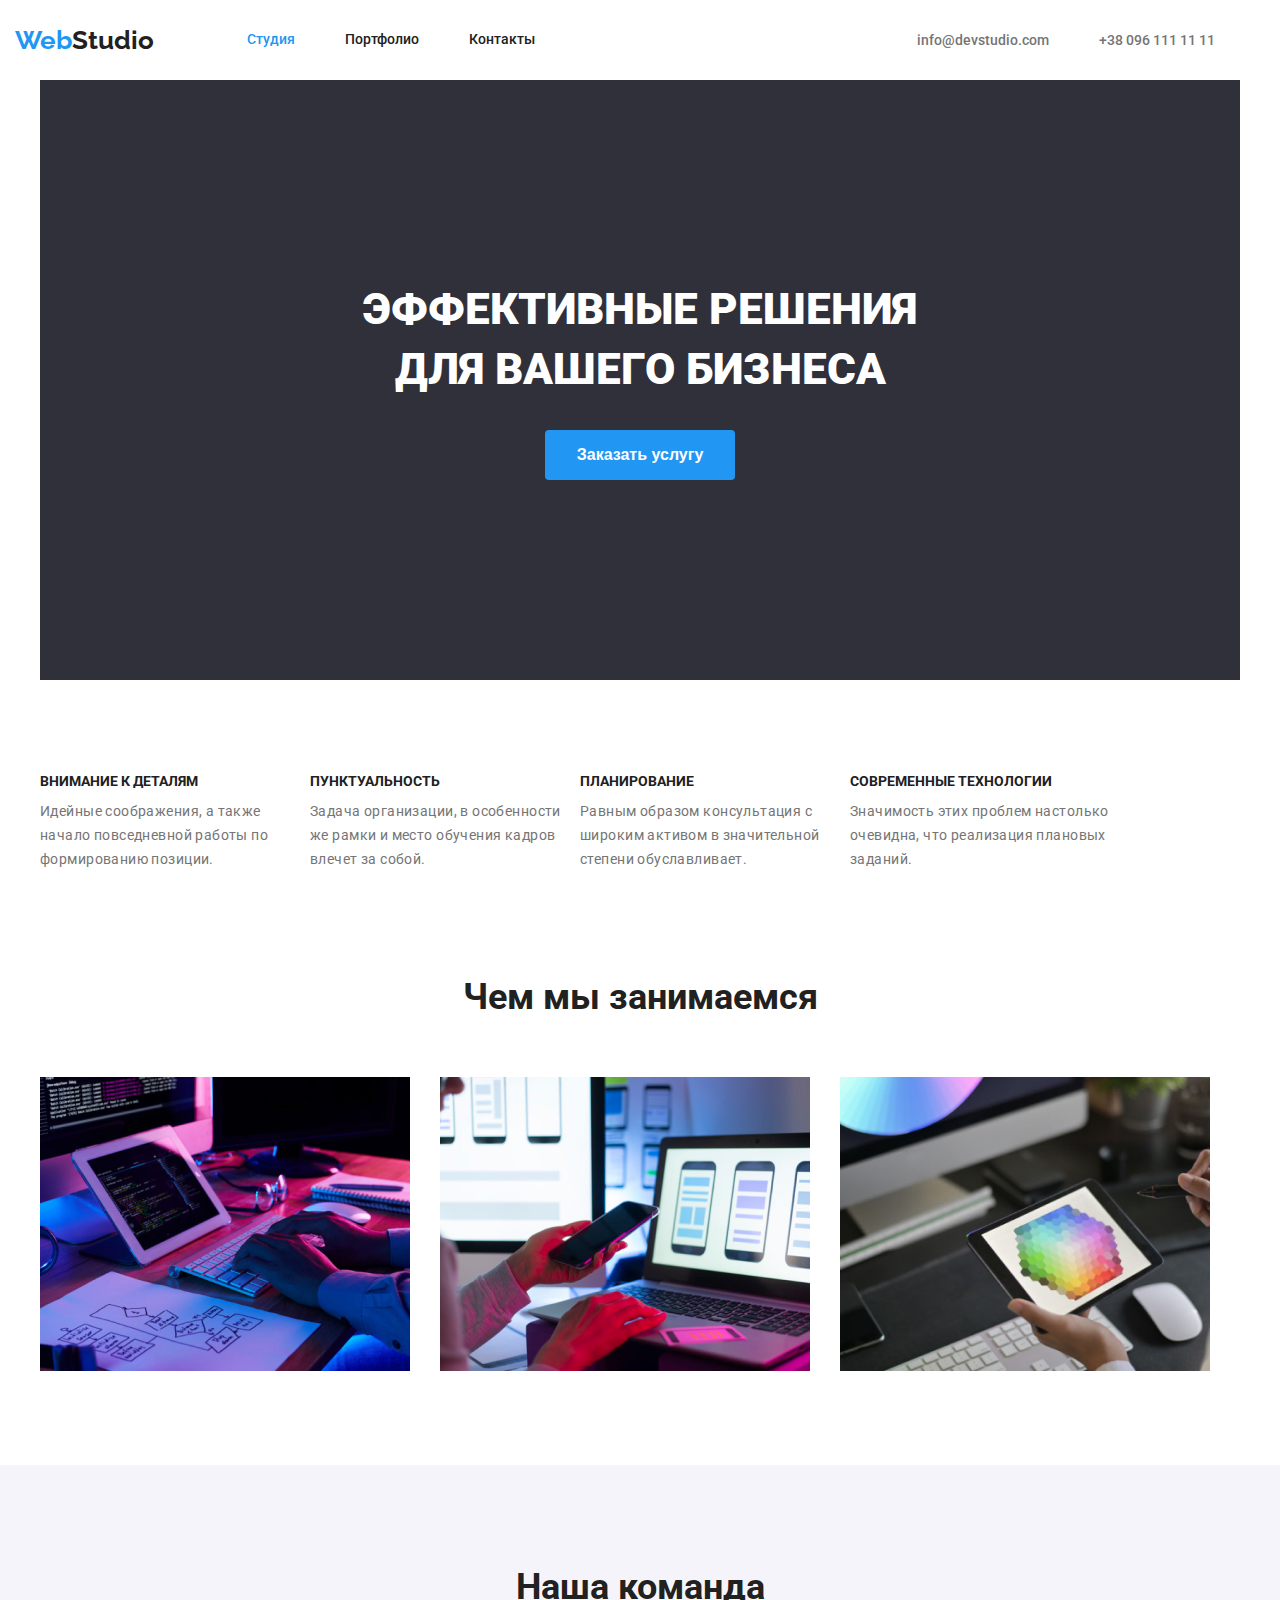
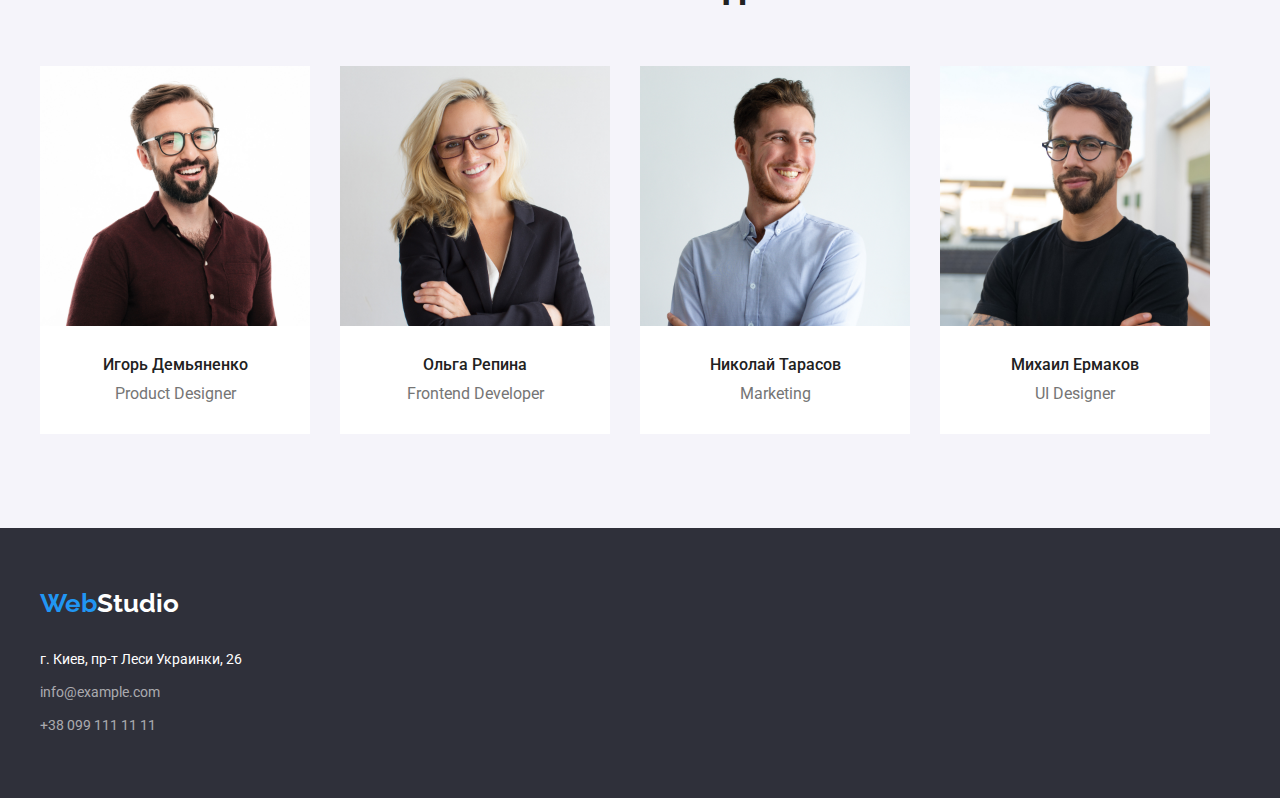
==== commit ba0acc51: "attemp" ====
--- a/index.html
+++ b/index.html
@@ -15,7 +15,7 @@
 
   <body>
     <!--top line-->
-    <div class="container">
+    
     <header class="header-dec">
     <div class="container">
       <div class="main-div">
@@ -49,11 +49,11 @@
             </li>
           </ul>
         </address>
-       </div> 
-      </div>
+      </div> 
+    </div>  
       
     </header>
-</div>
+
     <!--header-->
     <main>
       <div class="container">
@@ -65,11 +65,11 @@
       </section>
       </div>
       <!--benefits of cooperation-->
-    <div class="container">
+    
       <section class="main-features">
-        <div class="container bgc-benef">
+        <div class="container">
         <!--<h2 class="section-title">Преимущества</h2>-->
-        <ul class="features">
+        <ul class="features bgc-benef">
           
           <li class="benefits">
             <h3 class="title">Внимание к деталям</h3>
@@ -106,11 +106,13 @@
             </p>
           </li>
         </ul>
-      </section>
-    </div>
+        </div>
+      </section>
+    
       <!--about our work container-->
-      <div class="container">
+      
       <section>
+        <div class="container">
         <h2 class="section-title">Чем мы занимаемся</h2>
         <ul class="what-we-do-ul">
           <li class="what-we-do-li">
@@ -123,12 +125,14 @@
             <img src="./img/we-do/img-th.jpg" alt="img3" width="370" height="294" />
           </li>
         </ul>
-      </section>
-      </div>
+        </div>
+      </section>
+      
 
       <!--about our team container-->
+     
+      <section class="bgc-our-team">
       <div class="container">
-      <section class="bgc-our-team">
         <h2 class="section-title">Наша команда</h2>
 
         <ul class="our-team-ul">
@@ -173,12 +177,14 @@
             <p class="desc" lang="en">UI Designer</p>
           </li>
         </ul>
-      </section>
       </div>
+      </section>
+      
     </main>
     <!--page footer-->
-    <div class="container">
+    
     <footer class="footer">
+      <div class="container">
       <div class="decor-footer">
         <a href="./index.html" class="nav"
           ><span class="accent-logo" lang="en">Web</span
@@ -200,7 +206,8 @@
               >
             </li>
           </ul>
+          </div>
     </footer>
-    </div>
+    
   </body>
 </html>
--- a/css/styles.css
+++ b/css/styles.css
@@ -1,3 +1,24 @@
+*,
+*::before,
+*::after {
+  padding: 0;
+  margin: 0;
+}
+
+img {
+  display: block;
+}
+
+body {
+  color: var(--primary-text-color);
+  background-color: var(--third-bg-color);
+  font-family: Roboto, sans-serif;
+}
+/*убираем точки слева*/
+ul {
+  list-style: none;
+}
+
 :root {
   --primary-text-color: #757575;
   --title-text-color: #212121;
@@ -24,18 +45,6 @@
 
 /* LOGO  color: акцент #2196F3; +color: #212121; */
 
-body {
-  color: var(--primary-text-color);
-  background-color: var(--third-bg-color);
-  font-family: Roboto, sans-serif;
-  margin: 0;
-  padding: 0;
-}
-/*убираем точки слева*/
-ul {
-  list-style: none;
-}
-
 /* top line */
 /*спросить: почему если убрать класс .nav, то text-decoration: none; не работает?*/
 .nav {
@@ -77,10 +86,6 @@
 /* ====================END LOGOTIP===================*/
 
 /* ======================TOP LINE=====================*/
-.list {
-  margin: 0;
-  padding: 0;
-}
 
 .site-nav .link {
   display: block;
@@ -123,6 +128,7 @@
 /* */
 .heading {
   background-color: var(--second-bg-color);
+  box-sizing: border-box;
   height: 600px;
   padding-top: 200px;
   padding-bottom: 280px;
@@ -165,10 +171,7 @@
   background-color: var(--primary-bg-color);
   width: 1200px;
 }
-.links-main {
-  margin: 0;
-  padding: 0;
-}
+
 .container {
   margin-left: auto;
   margin-right: auto;
@@ -221,8 +224,6 @@
 
 /* ====================  benefits of cooperation===================*/
 .benefits {
-  margin: 0;
-  padding: 0;
   margin-top: 94px;
 }
 
@@ -232,8 +233,6 @@
   font-size: 14px;
   line-height: 1.14;
   text-transform: uppercase;
-  margin: 0;
-  padding: 0;
 }
 .benefits .title + .title {
   margin-left: 30px;
@@ -246,8 +245,6 @@
   font-size: 14px;
   line-height: 1.71;
   letter-spacing: 0.03em;
-  margin: 0;
-  padding: 0;
 }
 .text {
   width: 270px;
@@ -255,12 +252,8 @@
 }
 .bgc-benef {
   background-color: var(--third-bg-color);
-  margin: 0;
-  padding: 0;
 }
 .features {
-  margin: 0;
-  padding: 0;
   display: flex;
 }
 
@@ -273,8 +266,6 @@
   background-color: var(--forth-bg-color);
 }
 .what-we-do-ul {
-  padding: 0;
-  margin: 0;
   display: flex;
 }
 .what-we-do-ul .what-we-do-li + .what-we-do-li {
@@ -286,8 +277,6 @@
 }
 
 .our-team-ul {
-  padding: 0;
-  margin: 0;
   display: flex;
 }
 .our-team-ul .our-team-li + .our-team-li {
@@ -306,8 +295,6 @@
   font-size: 36px;
   line-height: 1.6;
   text-align: center;
-  margin: 0;
-  padding: 0;
   padding-top: 94px;
 }
 .team {
@@ -315,16 +302,12 @@
   font-weight: 500;
   font-size: 16px;
   line-height: 1.18;
-  margin: 0;
-  padding: 0;
   text-align: center;
   padding-top: 30px;
 }
 .desc {
   font-size: 16px;
   line-height: 1.18;
-  margin: 0;
-  padding: 0;
   text-align: center;
   padding-top: 10px;
   padding-bottom: 30px;
@@ -332,12 +315,7 @@
 /* ====================END about our team container===================*/
 
 /*footer*/
-.foot-main {
-  margin: 0;
-  padding: 0;
-  padding-left: 15px;
-  padding-right: 15px;
-}
+
 .footer {
   background-color: var(--second-bg-color);
   text-decoration: none;
@@ -370,8 +348,6 @@
 .decor-footer {
   padding-top: 60px;
   padding-bottom: 20px;
-  padding-left: 15px;
-  padding-right: 15px;
 }
 /* ====================END FOOTER===================*/
 
@@ -383,8 +359,6 @@
   font-weight: 500;
   font-size: 16px;
   line-height: 1.6;
-  margin: 0;
-  padding: 0;
 }
 .button .but:hover,
 .button .but:focus {
@@ -438,17 +412,16 @@
   padding-bottom: 20px;
 }
 
-.text-elem {
-  margin: 0;
-  padding: 0;
-}
-
 .features {
   flex-wrap: wrap;
 }
 
 /*=========================PORTFOLIO============================*/
 
-.header-dec {
+.container {
   width: 1200px;
-}
+  padding-left: 15px;
+  padding-right: 15px;
+  margin-left: auto;
+  margin-right: auto;
+}
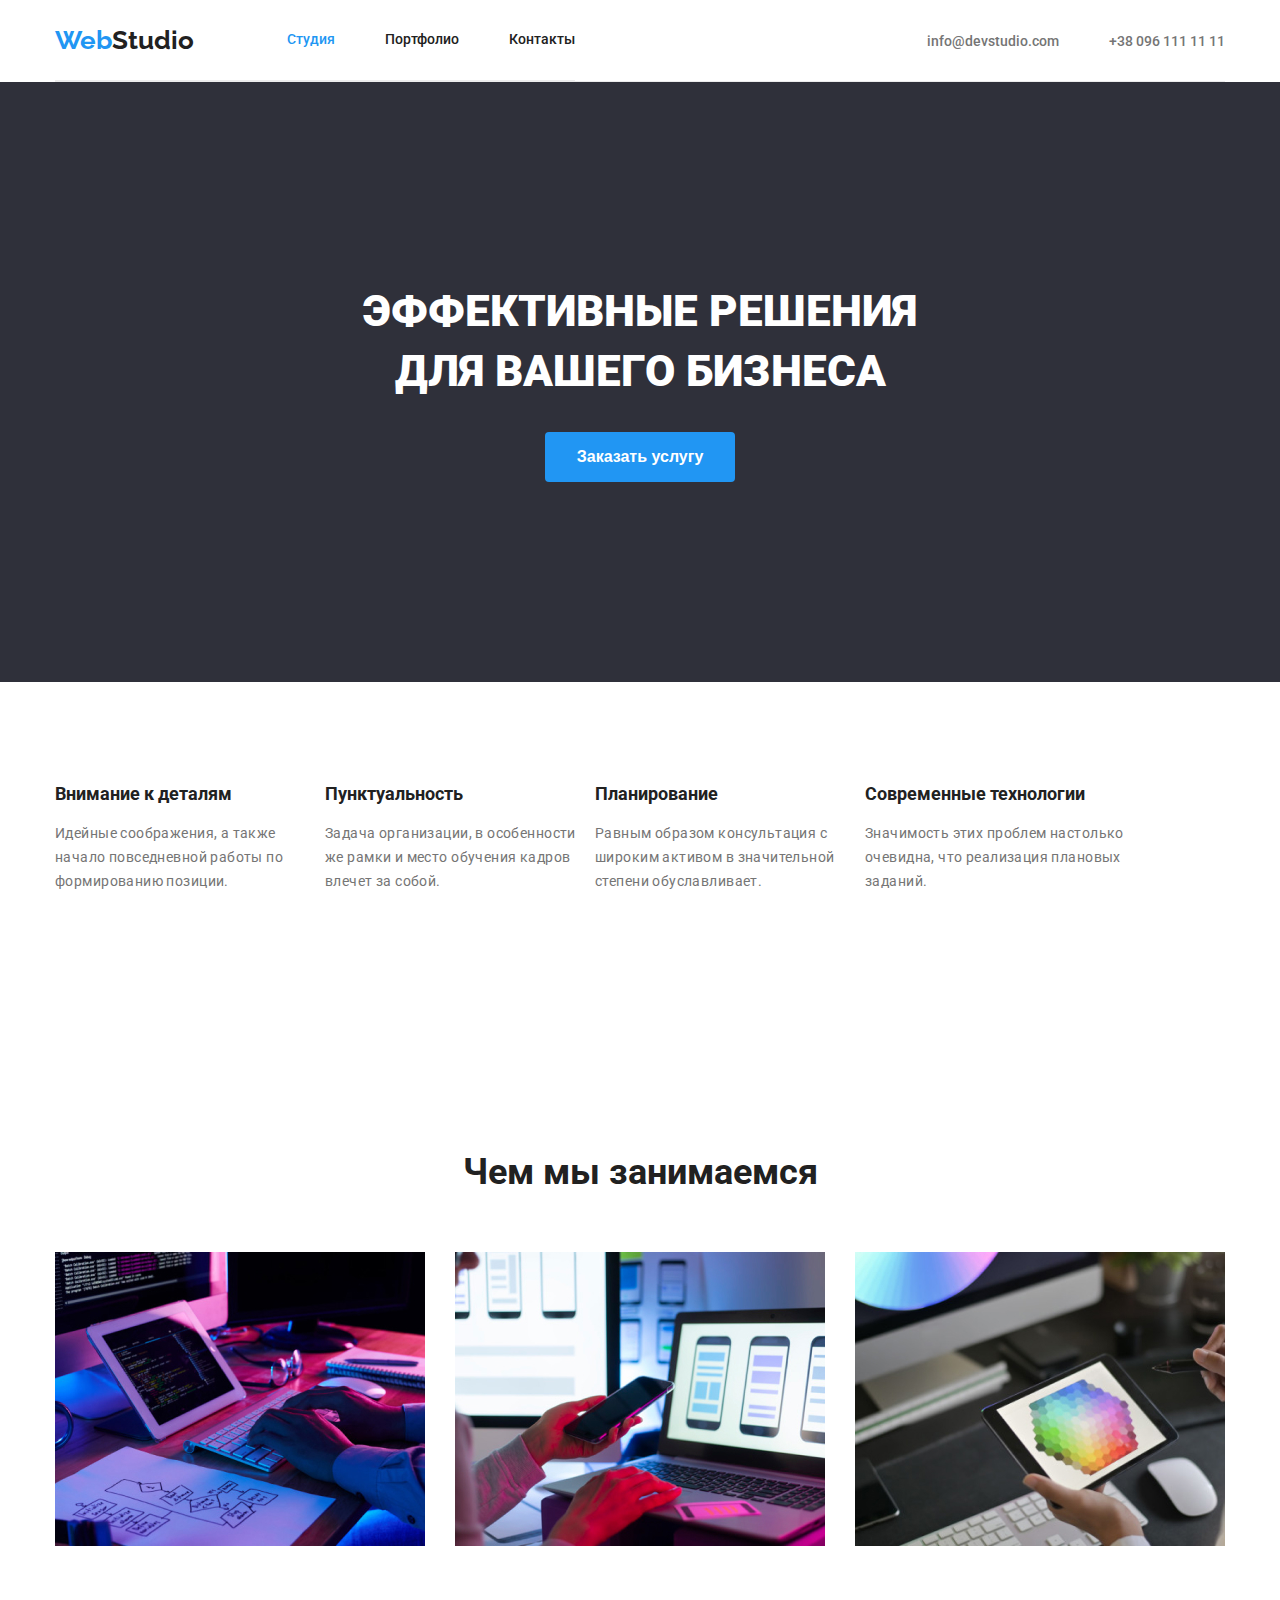
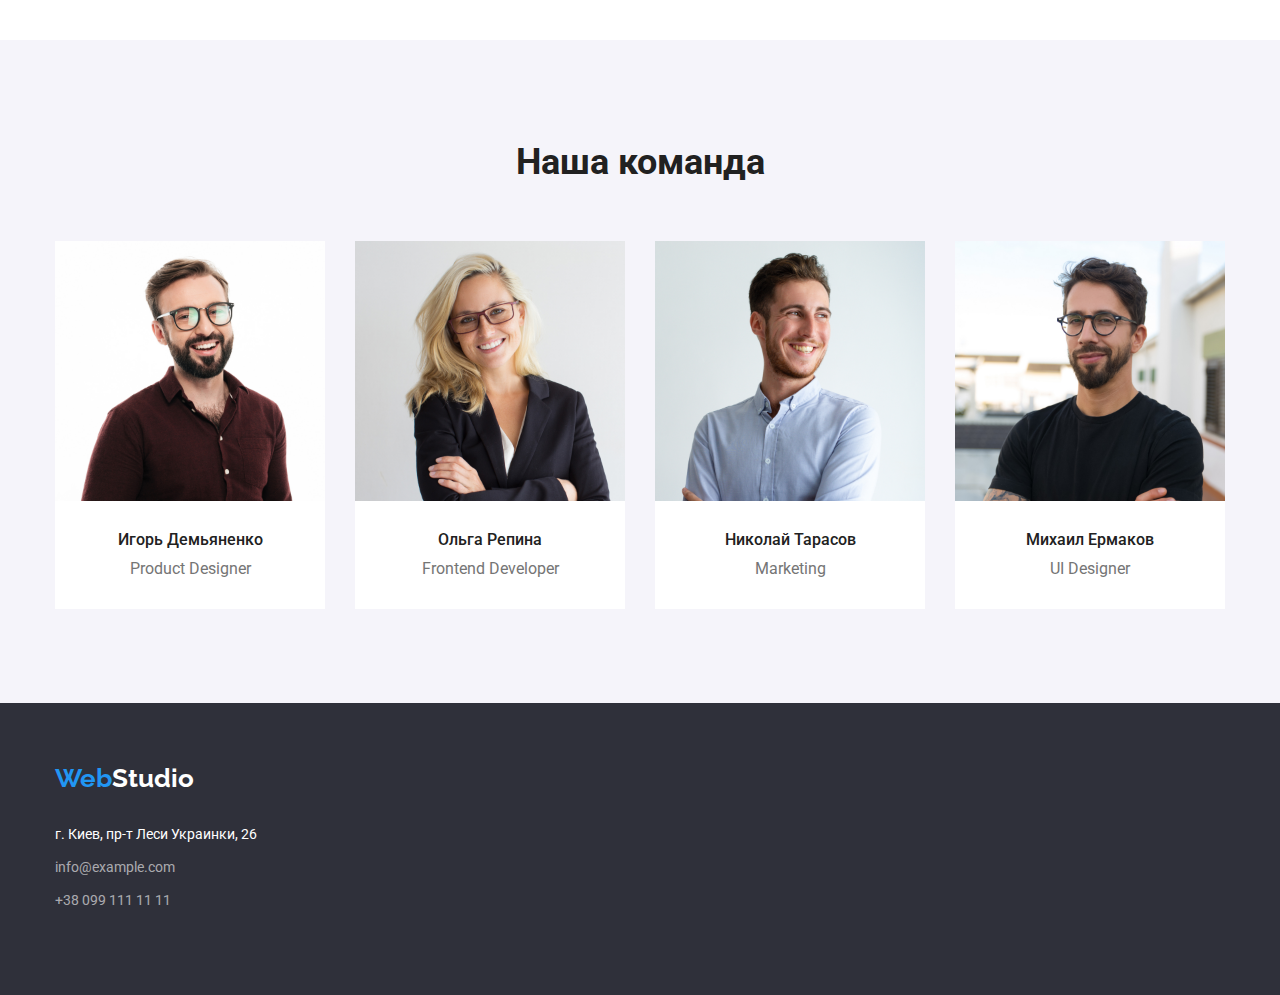
==== commit 584f4d69: "third attempt" ====
--- a/index.html
+++ b/index.html
@@ -56,14 +56,16 @@
 
     <!--header-->
     <main>
-      <div class="container">
+      
       <section class="heading">
+        <div class="container">
         <h1 class="color-white">Эффективные решения <br>
           для вашего бизнеса</h1>
 
         <button type="button" class="button-studio">Заказать услугу</button>
-      </section>
       </div>
+      </section>
+      
       <!--benefits of cooperation-->
     
       <section class="main-features">
@@ -200,7 +202,7 @@
                 >info@example.com</a
               >
             </li>
-            <li class="footer-tel">
+            <li class="footer-li">
               <a href="tel:+380991111111" class="footer-link"
                 >+38 099 111 11 11</a
               >
--- a/css/styles.css
+++ b/css/styles.css
@@ -1,9 +1,23 @@
-*,
-*::before,
-*::after {
+* {
   padding: 0;
   margin: 0;
-}
+  
+}
+*,
+*:before,
+*:after {
+  box-sizing: border-box;
+}
+
+}
+nav,
+footer,
+header,
+aside {
+  display: block;
+}
+
+
 
 img {
   display: block;
@@ -29,6 +43,7 @@
   --second-bg-color: #2f303a;
   --third-bg-color: rgba(255, 255, 255, 1);
   --forth-bg-color: #f5f4fa;
+  --line: #ececec;
 }
 
 /* цвет основного текста color: #757575; */
@@ -54,7 +69,16 @@
   background-color: var(--primary-bg-color);
   margin-top: 0px;
   margin-bottom: 0px;
-}
+  
+}
+  
+  .main-div{
+  border-bottom-width: 1px;
+  border-bottom-style: solid;
+  border-bottom-color: var(--line);
+
+}
+ 
 
 /* ==================== LOGOTIP===================*/
 
@@ -142,7 +166,7 @@
   line-height: 1.36;
   text-align: center;
   text-transform: uppercase;
-  margin: 0;
+
   margin-bottom: 30px;
 }
 
@@ -165,13 +189,6 @@
 
 /*стилизация шапки сайта, придание цвета фону*/
 
-.header-dec {
-  margin-top: 0px;
-  margin-bottom: 0px;
-  background-color: var(--primary-bg-color);
-  width: 1200px;
-}
-
 .container {
   margin-left: auto;
   margin-right: auto;
@@ -210,7 +227,7 @@
 }
 
 .links-main .item + .item {
-  margin-left: 50px;
+  padding-left: 50px;
 }
 
 .main-div {
@@ -224,7 +241,7 @@
 
 /* ====================  benefits of cooperation===================*/
 .benefits {
-  margin-top: 94px;
+  padding-top: 94px;
 }
 
 .features .title {
@@ -238,7 +255,7 @@
   margin-left: 30px;
 }
 .benefits .title {
-  padding-bottom: 10px;
+  margin-bottom: 10px;
 }
 .features .text {
   font-weight: 400;
@@ -256,6 +273,11 @@
 .features {
   display: flex;
 }
+.benefits{
+  width: 270px;
+  height: 368px;
+  padding-bottom: 94px;
+}
 
 /*задаем верхний отступ*/
 
@@ -269,7 +291,7 @@
   display: flex;
 }
 .what-we-do-ul .what-we-do-li + .what-we-do-li {
-  margin-left: 30px;
+  padding-left: 30px;
 }
 .what-we-do-li {
   padding-bottom: 94px;
@@ -280,7 +302,7 @@
   display: flex;
 }
 .our-team-ul .our-team-li + .our-team-li {
-  margin-left: 30px;
+   margin-left: 30px;
 }
 .our-team-li {
   width: 270px;
@@ -303,14 +325,14 @@
   font-size: 16px;
   line-height: 1.18;
   text-align: center;
-  padding-top: 30px;
+  margin-top: 30px;
 }
 .desc {
   font-size: 16px;
   line-height: 1.18;
   text-align: center;
-  padding-top: 10px;
-  padding-bottom: 30px;
+  margin-top: 10px;
+  margin-bottom: 30px;
 }
 /* ====================END about our team container===================*/
 
@@ -320,13 +342,23 @@
   background-color: var(--second-bg-color);
   text-decoration: none;
   list-style: none;
+  
+  
 }
 .footer-addr {
   color: var(--hero-text-color);
   font-size: 14px;
   line-height: 1.71;
   font-style: normal;
-}
+  box-sizing: border-box;
+  height: 172px;
+  
+}
+.footer-main{
+padding-top: 60px;
+  padding-bottom: 60px;
+}
+
 .footer-link {
   color: var(--footer-text-color);
   font-size: 14px;
@@ -339,26 +371,45 @@
   line-height: 1.87;
 }
 .footer-li {
-  padding-top: 9px;
-}
-.footer-tel {
+  margin-top: 9px;
+}
+/*.footer-tel {
   padding-bottom: 60px;
   padding-top: 9px;
-}
+   padding-top: 60px;
 .decor-footer {
   padding-top: 60px;
   padding-bottom: 20px;
 }
+
+}*/
+.decor-footer {
+  padding-top: 60px;
+  padding-bottom: 20px;
+}
+
 /* ====================END FOOTER===================*/
 
 /*=====================button portfolio======================*/
 
-.button {
+/**/
+
+.but {
+  display: block;
+  font-family: inherit;
+  font-weight: 500;
   color: var(--title-text-color);
-  background-color: var(--third-bg-color);
-  font-weight: 500;
+  
+  
   font-size: 16px;
   line-height: 1.6;
+  text-decoration: none;
+  
+  border: 0px;
+  text-align: center;
+  border-radius: 4px;
+  padding: 6px 22px;
+
 }
 .button .but:hover,
 .button .but:focus {
@@ -370,13 +421,6 @@
   background-color: var(--accent-text-color);
 }
 
-.but {
-  border: 0px;
-  text-align: center;
-  border-radius: 4px;
-  padding: 6px 22px;
-}
-
 .button-section .button {
   display: flex;
   padding-top: 94px;
@@ -387,34 +431,79 @@
   margin-left: 8px;
 }
 
+
+
 /*=====================END button portfolio======================*/
 
 /*=========================PORTFOLIO============================*/
 
-.features .features-li + .features-li {
+.features .title{
+  font-size: 18px;
+  font-weight: 700;
+  line-height: 2;
+  text-transform: inherit;
+}
+
+/*задаем полоску под шапкой*/
+.line-header{
+  border-bottom: 1px;
+}
+
+/*.features .features-li + .features-li {
   margin-left: 30px;
-}
-
-.features-li {
+}*/
+
+.features{
+  display: flex;
+  flex-wrap: wrap;
+}
+.features-li{
+  display: inline-block;
+  width: 370px;
+  height: 404px;
+  background-color: var(--primary-bg-color);
+  
+
+  
+}
+.features-li:not(:nth-child(3n)){
+  margin-right: 30px;
+  margin-bottom: 30px;
+}
+
+.features-li:nth-child(7){
+  margin-bottom: 94px;
+}
+
+
+
+/*.our-team-li {
+  
+  margin-bottom: 94px;
+  margin-top: 50px;
+}*/
+
+/*.features-li {
   background-color: var(--primary-bg-color);
   width: 370px;
   height: 404px;
   margin-top: 30px;
-  margin-left: auto;
+   margin-left: auto;
   margin-right: auto;
 }
+*/
 
 .features-li .title {
-  padding-top: 20px;
+  margin-top: 20px;
+  margin-right: 24px;
+  margin-left: 24px;
 }
 .features-li .text-elem {
-  padding-top: 4px;
-  padding-bottom: 20px;
-}
-
-.features {
-  flex-wrap: wrap;
-}
+  margin-top: 4px;
+  margin-bottom: 20px;
+  margin-left: 24px;
+}
+
 
 /*=========================PORTFOLIO============================*/
 
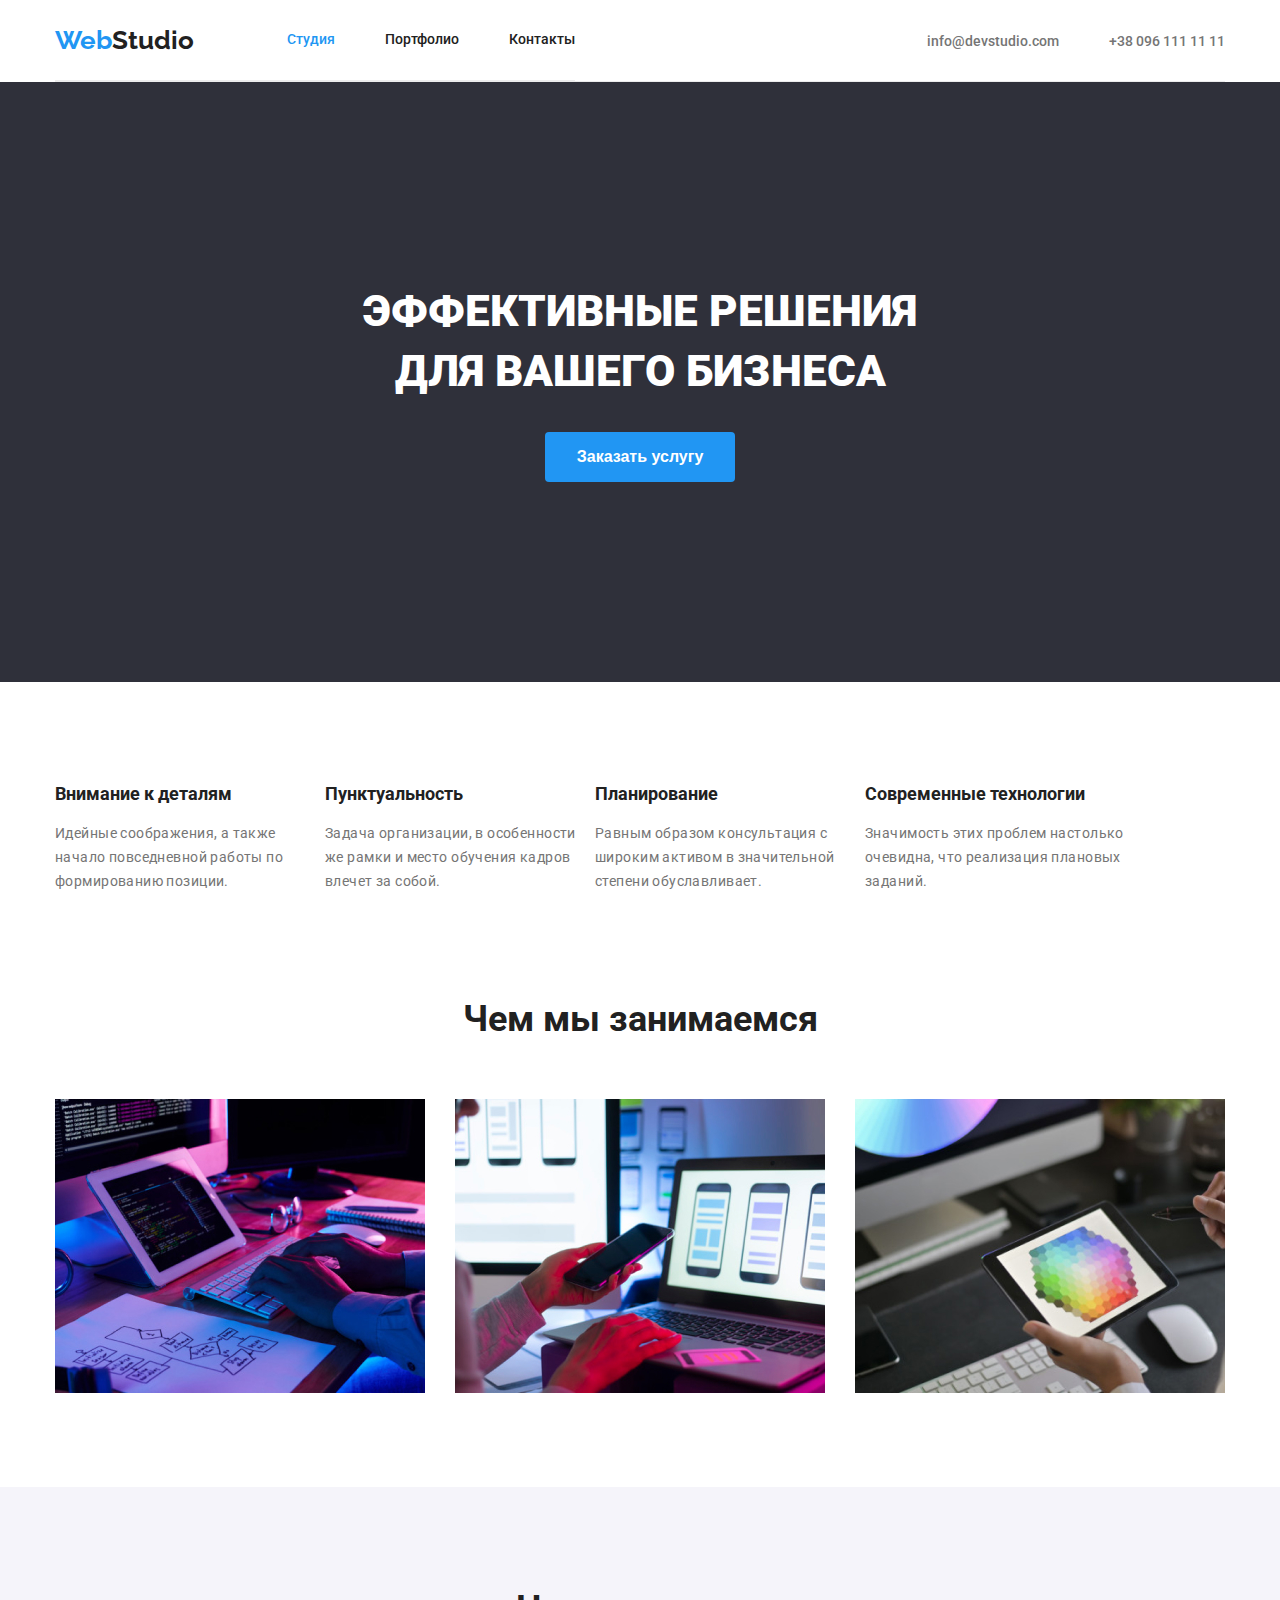
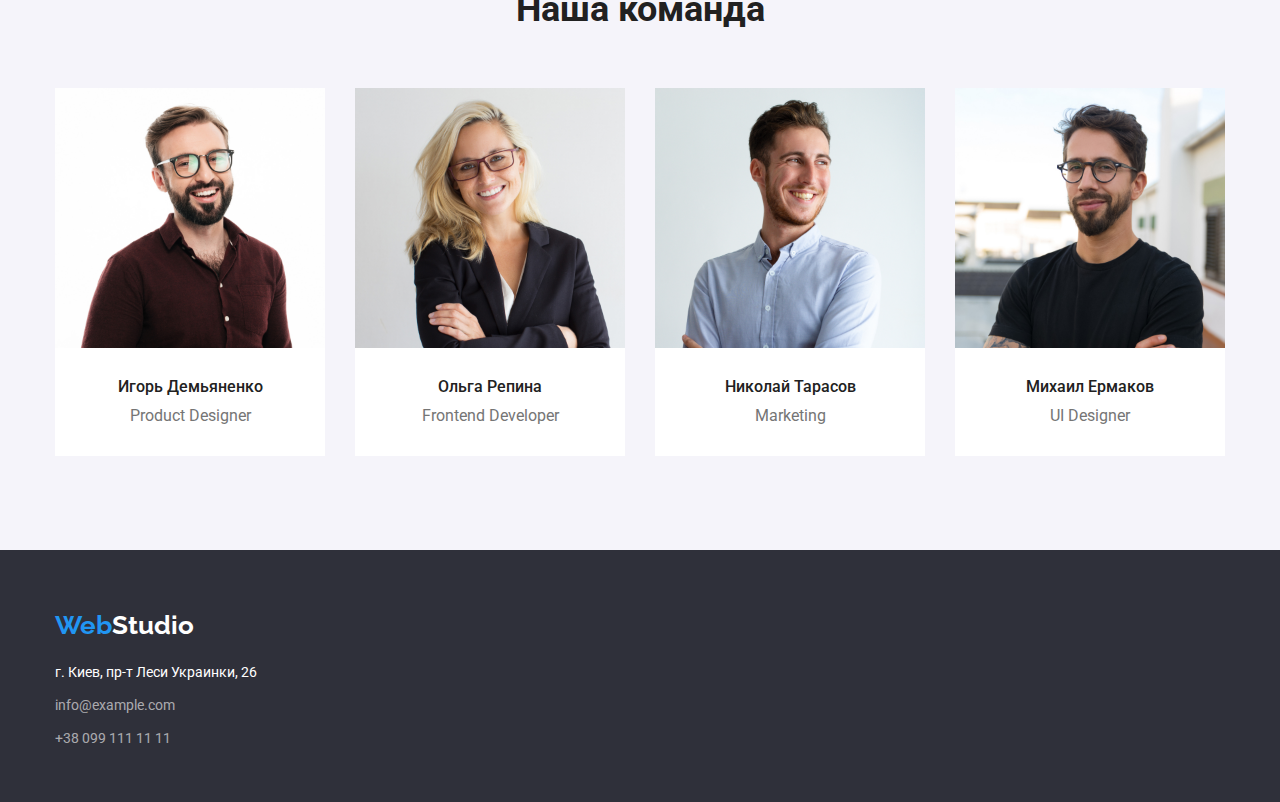
==== commit 8957c6fa: "new" ====
--- a/index.html
+++ b/index.html
@@ -111,9 +111,9 @@
         </div>
       </section>
     
-      <!--about our work container-->
-      
-      <section>
+      <!-- what-we-do container-->
+      
+      <section class="about-work-section">
         <div class="container">
         <h2 class="section-title">Чем мы занимаемся</h2>
         <ul class="what-we-do-ul">
@@ -145,8 +145,10 @@
               width="270"
               height="260"
             />
+            <div class="team-padding">
             <h3 class="team">Игорь Демьяненко</h3>
             <p class="desc" lang="en">Product Designer</p>
+            </div>
           </li>
           <li class="our-team-li">
             <img
@@ -155,8 +157,10 @@
               width="270"
               height="260"
             />
+            <div class="team-padding">
             <h3 class="team">Ольга Репина</h3>
             <p class="desc" lang="en">Frontend Developer</p>
+            </div>
           </li>
           <li class="our-team-li">
             <img
@@ -165,8 +169,10 @@
               width="270"
               height="260"
             />
+            <div class="team-padding">
             <h3 class="team">Николай Тарасов</h3>
             <p class="desc" lang="en">Marketing</p>
+            </div>
           </li>
           <li class="our-team-li">
             <img
@@ -175,8 +181,10 @@
               width="270"
               height="260"
             />
+            <div class="team-padding">
             <h3 class="team">Михаил Ермаков</h3>
             <p class="desc" lang="en">UI Designer</p>
+            </div>
           </li>
         </ul>
       </div>
--- a/css/styles.css
+++ b/css/styles.css
@@ -240,7 +240,7 @@
 /* ====================END HEADER===================*/
 
 /* ====================  benefits of cooperation===================*/
-.benefits {
+.main-features {
   padding-top: 94px;
 }
 
@@ -273,11 +273,7 @@
 .features {
   display: flex;
 }
-.benefits{
-  width: 270px;
-  height: 368px;
-  padding-bottom: 94px;
-}
+
 
 /*задаем верхний отступ*/
 
@@ -286,6 +282,8 @@
 /* ==================== about our team container===================*/
 .bgc-our-team {
   background-color: var(--forth-bg-color);
+  padding-top: 94px;
+  padding-bottom: 94px;
 }
 .what-we-do-ul {
   display: flex;
@@ -293,9 +291,13 @@
 .what-we-do-ul .what-we-do-li + .what-we-do-li {
   padding-left: 30px;
 }
-.what-we-do-li {
+/*.what-we-do-li {
   padding-bottom: 94px;
   padding-top: 50px;
+}*/
+.about-work-section{
+  padding-top: 94px;
+  margin-bottom: 94px;
 }
 
 .our-team-ul {
@@ -308,8 +310,8 @@
   width: 270px;
   height: 368px;
   background-color: var(--primary-bg-color);
-  margin-bottom: 94px;
-  margin-top: 50px;
+  
+  
 }
 .section-title {
   color: var(--title-text-color);
@@ -317,7 +319,9 @@
   font-size: 36px;
   line-height: 1.6;
   text-align: center;
-  padding-top: 94px;
+  margin-bottom: 50px;
+  
+  
 }
 .team {
   color: var(--title-text-color);
@@ -325,14 +329,18 @@
   font-size: 16px;
   line-height: 1.18;
   text-align: center;
-  margin-top: 30px;
+  
 }
 .desc {
   font-size: 16px;
   line-height: 1.18;
   text-align: center;
-  margin-top: 10px;
-  margin-bottom: 30px;
+  padding-top: 10px;
+  
+}
+.team-padding{
+padding-top: 30px;
+padding-bottom: 30px;
 }
 /* ====================END about our team container===================*/
 
@@ -342,6 +350,8 @@
   background-color: var(--second-bg-color);
   text-decoration: none;
   list-style: none;
+  box-sizing: border-box;
+  height: 252px;
   
   
 }
@@ -350,15 +360,8 @@
   font-size: 14px;
   line-height: 1.71;
   font-style: normal;
-  box-sizing: border-box;
-  height: 172px;
-  
-}
-.footer-main{
-padding-top: 60px;
-  padding-bottom: 60px;
-}
-
+  margin-bottom: 60px;
+}
 .footer-link {
   color: var(--footer-text-color);
   font-size: 14px;
@@ -366,13 +369,31 @@
   text-decoration: none;
   list-style: none;
 }
-.text-elem {
-  font-size: 16px;
-  line-height: 1.87;
-}
+/*здесь стоит паддинг
+ потому что если поставить марджин добавляеется
+  отспуп сверху(пустой)*/
+.decor-footer {
+ padding-top: 60px;
+}
+
+.footer-li:first-child{
+  margin-top: 20px;
+}
+
 .footer-li {
   margin-top: 9px;
 }
+.footer-tel{
+  margin-top: 9px;
+}
+
+/*.footer-main{
+padding-top: 60px;
+  padding-bottom: 60px;
+}*/
+
+
+
 /*.footer-tel {
   padding-bottom: 60px;
   padding-top: 9px;
@@ -382,11 +403,14 @@
   padding-bottom: 20px;
 }
 
-}*/
+}
 .decor-footer {
   padding-top: 60px;
   padding-bottom: 20px;
 }
+
+
+*/
 
 /* ====================END FOOTER===================*/
 
@@ -409,6 +433,7 @@
   text-align: center;
   border-radius: 4px;
   padding: 6px 22px;
+  /*margin-bottom: 50px;*/
 
 }
 .button .but:hover,
@@ -475,6 +500,10 @@
   margin-bottom: 94px;
 }
 
+.text-elem {
+  font-size: 16px;
+  line-height: 1.87;
+}
 
 
 /*.our-team-li {
@@ -501,7 +530,7 @@
 .features-li .text-elem {
   margin-top: 4px;
   margin-bottom: 20px;
-  margin-left: 24px;
+  зфввш-left: 24px;
 }
 
 
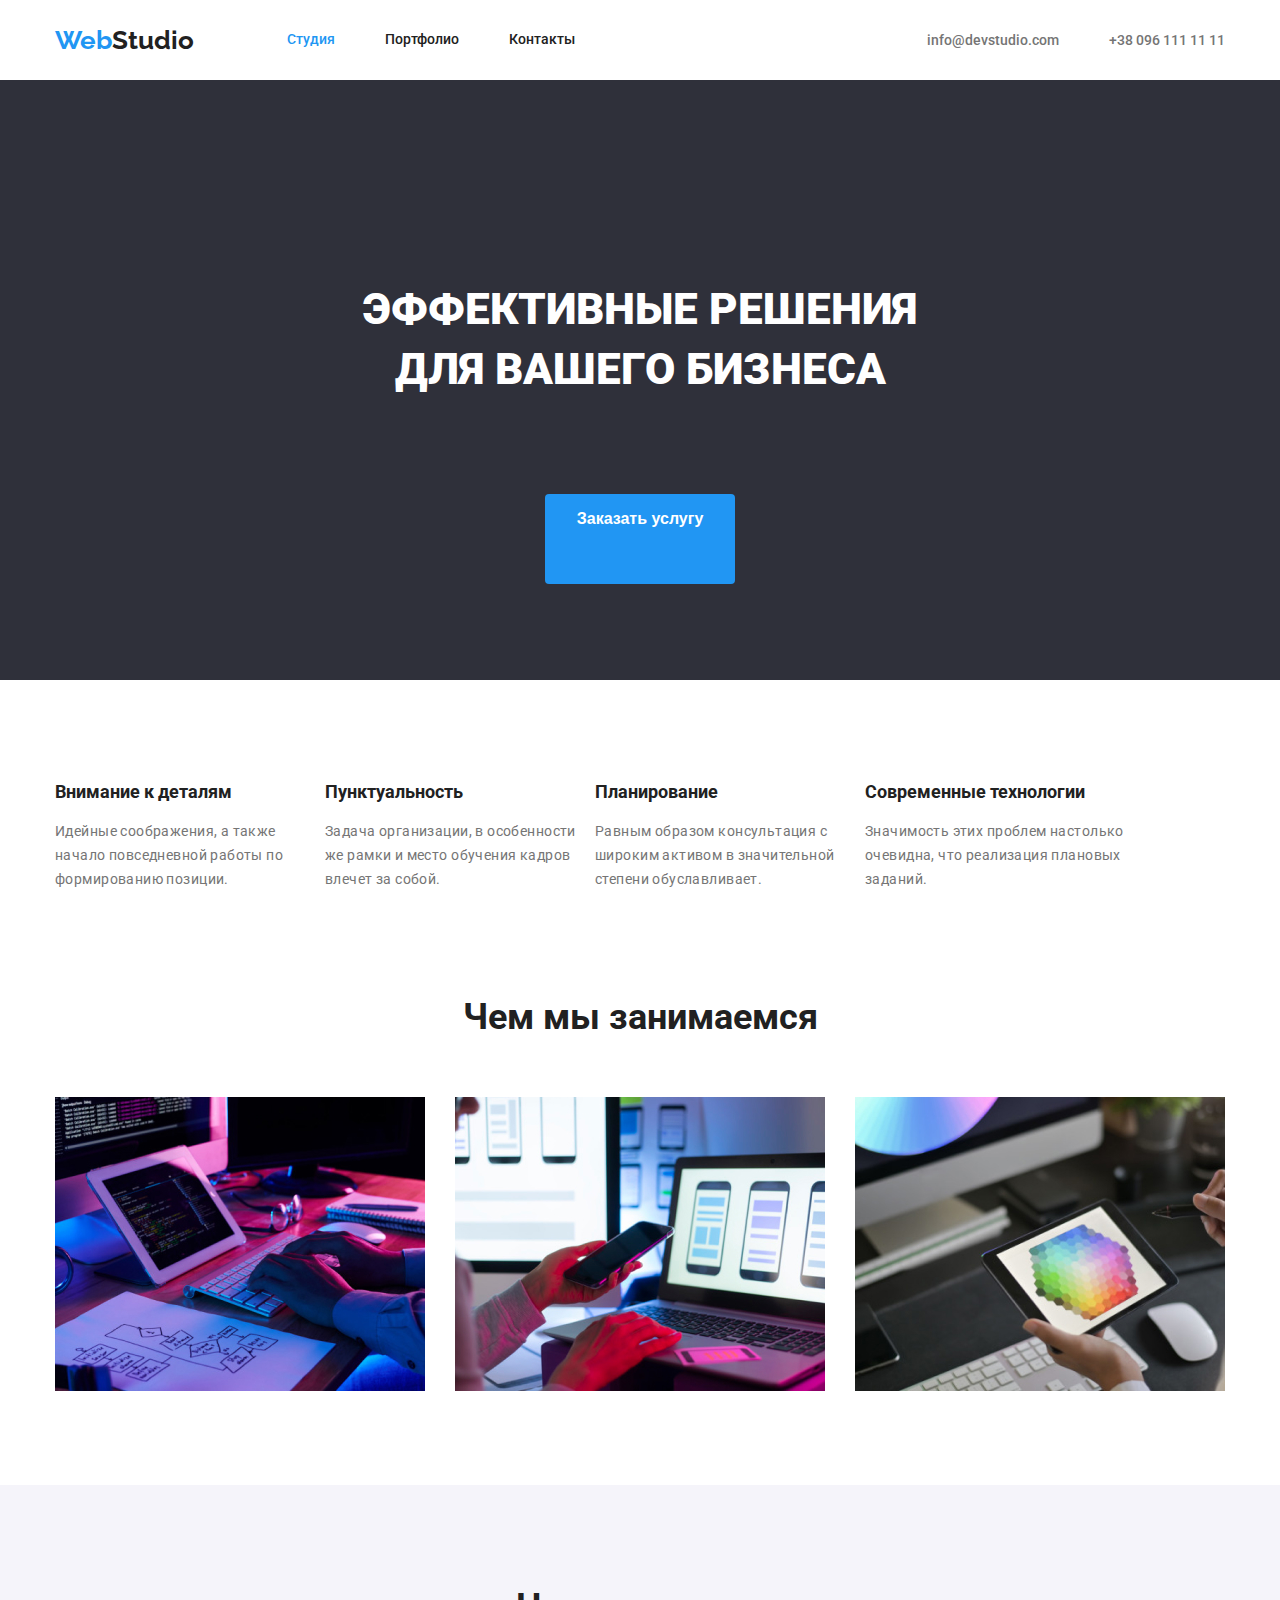
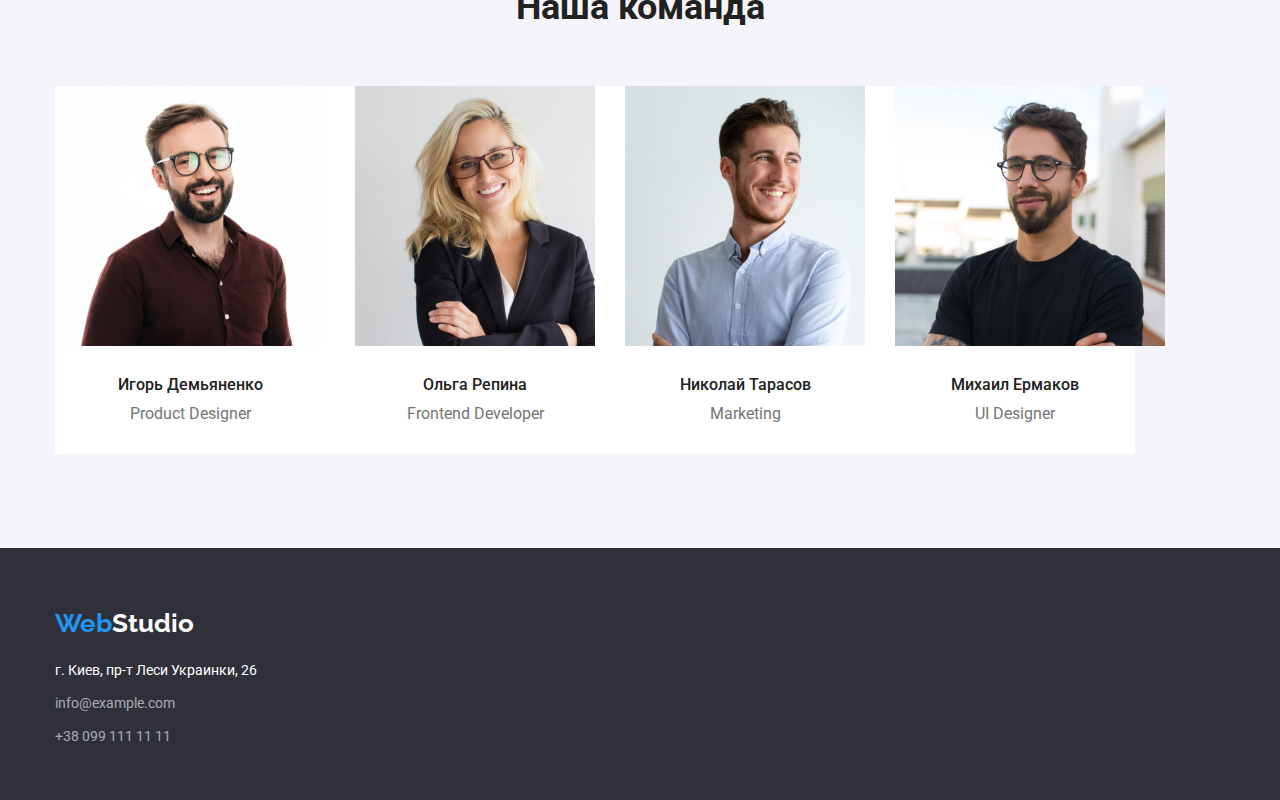
==== commit 724c4ab2: "the" ====
--- a/index.html
+++ b/index.html
@@ -20,7 +20,7 @@
     <div class="container">
       <div class="main-div">
         <!--почему если не задать наву сласс маин-див дисплей флекс не работает?-->
-        <nav class="main-div">
+        <nav class="main-nav">
         <a href="./index.html" class="nav" aria-label="логотип"
           ><span class="accent-logo" lang="en">Web</span
           ><span class="logo" lang="en">Studio</span></a
--- a/css/styles.css
+++ b/css/styles.css
@@ -72,13 +72,28 @@
   
 }
   
-  .main-div{
+  .border-for-header{
   border-bottom-width: 1px;
   border-bottom-style: solid;
   border-bottom-color: var(--line);
-
-}
+  margin-bottom: 94px;
+  }
+
  
+  .main-div {
+  display: flex;
+  align-items: center;
+  margin-right: auto;
+} 
+.main-nav{
+  display: flex;
+  align-items: center;
+  margin-right: auto;
+
+}
+
+
+
 
 /* ==================== LOGOTIP===================*/
 
@@ -230,10 +245,7 @@
   padding-left: 50px;
 }
 
-.main-div {
-  display: flex;
-  align-items: center;
-}
+
 
 /*====================END СТИЛИ ДЛЯ ГЕОМЕТРИИ КОНТЕНТА ШАПКИ================= */
 
@@ -297,14 +309,14 @@
 }*/
 .about-work-section{
   padding-top: 94px;
-  margin-bottom: 94px;
+  padding-bottom: 94px;
 }
 
 .our-team-ul {
   display: flex;
 }
 .our-team-ul .our-team-li + .our-team-li {
-   margin-left: 30px;
+   padding-left: 30px;
 }
 .our-team-li {
   width: 270px;
@@ -319,7 +331,7 @@
   font-size: 36px;
   line-height: 1.6;
   text-align: center;
-  margin-bottom: 50px;
+  padding-bottom: 50px;
   
   
 }
@@ -352,7 +364,8 @@
   list-style: none;
   box-sizing: border-box;
   height: 252px;
-  
+  padding-top: 60px;
+  padding-bottom: 60px;
   
 }
 .footer-addr {
@@ -360,7 +373,7 @@
   font-size: 14px;
   line-height: 1.71;
   font-style: normal;
-  margin-bottom: 60px;
+ 
 }
 .footer-link {
   color: var(--footer-text-color);
@@ -372,9 +385,7 @@
 /*здесь стоит паддинг
  потому что если поставить марджин добавляеется
   отспуп сверху(пустой)*/
-.decor-footer {
- padding-top: 60px;
-}
+
 
 .footer-li:first-child{
   margin-top: 20px;
@@ -448,16 +459,17 @@
 
 .button-section .button {
   display: flex;
-  padding-top: 94px;
+  
   justify-content: center;
   padding-bottom: 50px;
 }
 .button .title + .title {
   margin-left: 8px;
 }
-
-
-
+.button-studio{
+ margin-top: 94px;
+ padding-bottom: 50px;
+ }
 /*=====================END button portfolio======================*/
 
 /*=========================PORTFOLIO============================*/
@@ -482,29 +494,34 @@
   display: flex;
   flex-wrap: wrap;
 }
-.features-li{
+
+
+.features-li:nth-child(7){
+  margin-bottom: 94px;
+}
+
+.text-elem {
+  font-size: 16px;
+  line-height: 1.87;
+}
+.border-for-cards{
   display: inline-block;
+  border: 1px solid var(--line);
   width: 370px;
-  height: 404px;
+  height: 110px;
   background-color: var(--primary-bg-color);
-  
-
-  
+  padding-left: 24px;
+  padding-top: 20px;
+  padding-bottom: 20px;
+  padding-right: 24px;
+ 
+  
+ 
 }
 .features-li:not(:nth-child(3n)){
   margin-right: 30px;
   margin-bottom: 30px;
 }
-
-.features-li:nth-child(7){
-  margin-bottom: 94px;
-}
-
-.text-elem {
-  font-size: 16px;
-  line-height: 1.87;
-}
-
 
 /*.our-team-li {
   
@@ -522,16 +539,7 @@
 }
 */
 
-.features-li .title {
-  margin-top: 20px;
-  margin-right: 24px;
-  margin-left: 24px;
-}
-.features-li .text-elem {
-  margin-top: 4px;
-  margin-bottom: 20px;
-  зфввш-left: 24px;
-}
+
 
 
 /*=========================PORTFOLIO============================*/
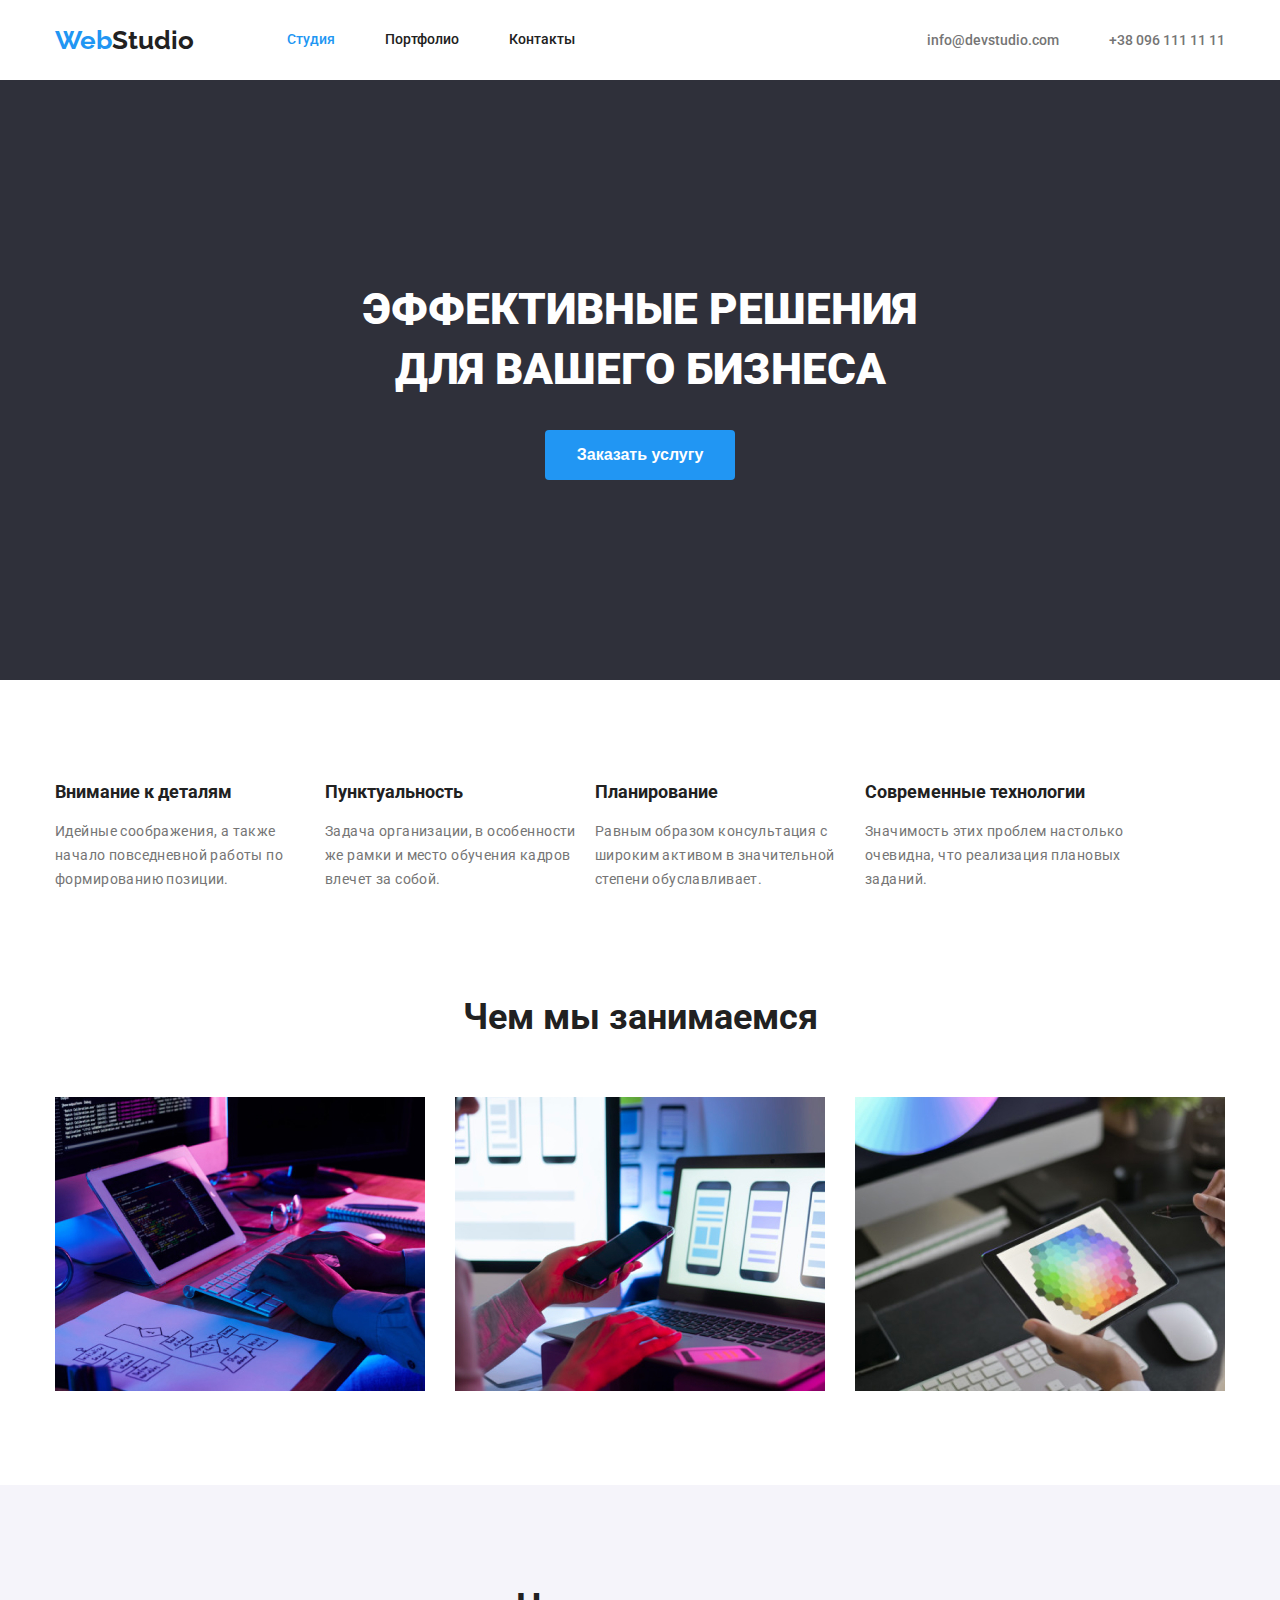
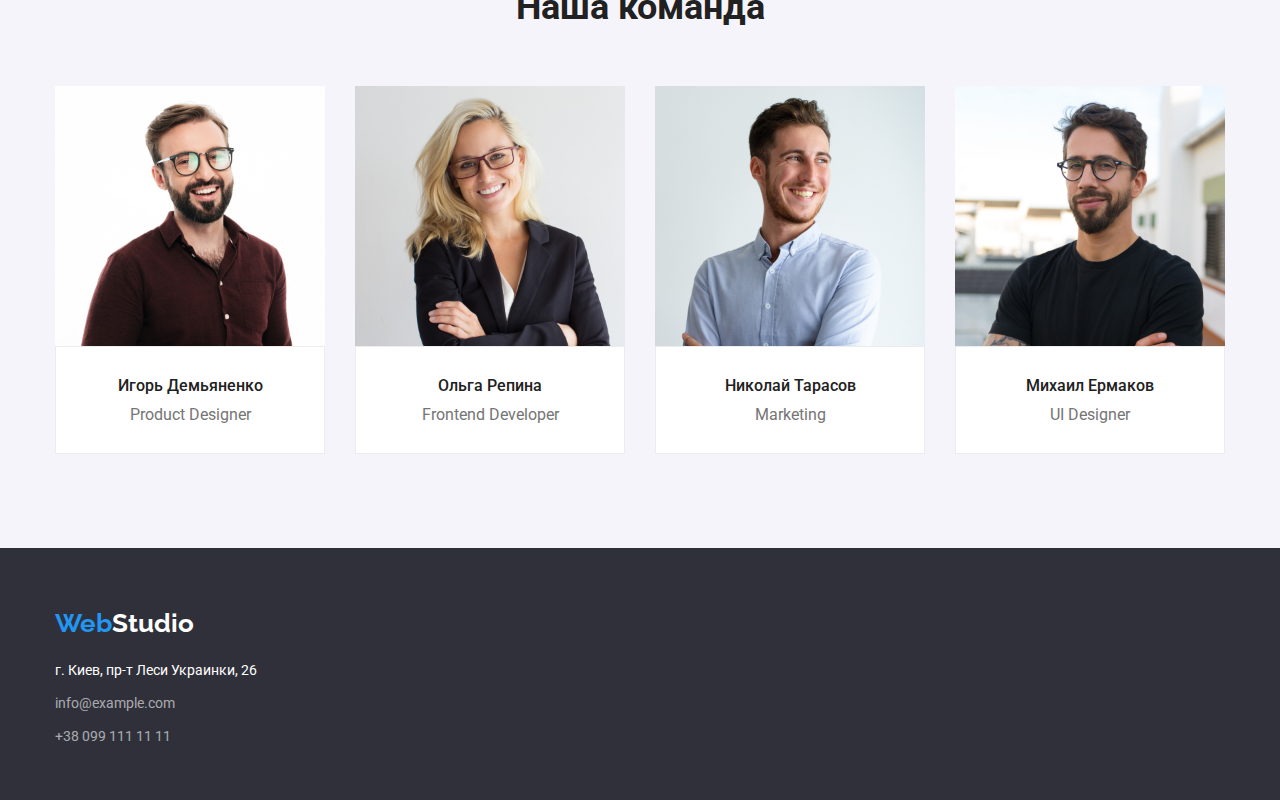
==== commit c7c8d5f5: "gf" ====
--- a/index.html
+++ b/index.html
@@ -76,8 +76,8 @@
           <li class="benefits">
             <h3 class="title">Внимание к деталям</h3>
             <p class="text">
-              Идейные соображения, а также <br />
-              начало повседневной работы по <br />
+              Идейные соображения, а также 
+              начало повседневной работы по 
               формированию позиции.
             </p>
           </li>
@@ -85,16 +85,16 @@
           <li class="benefits">
             <h3 class="title">Пунктуальность</h3>
             <p class="text">
-              Задача организации, в особенности <br />
-              же рамки и место обучения кадров <br />
+              Задача организации, в особенности 
+              же рамки и место обучения кадров 
               влечет за собой.
             </p>
           </li>
           <li class="benefits">
             <h3 class="title">Планирование</h3>
             <p class="text">
-              Равным образом консультация с <br />
-              широким активом в значительной <br />
+              Равным образом консультация с 
+              широким активом в значительной 
               степени обуславливает.
             </p>
           </li>
@@ -102,8 +102,8 @@
           <li class="benefits">
             <h3 class="title">Современные технологии</h3>
             <p class="text">
-              Значимость этих проблем настолько <br />
-              очевидна, что реализация плановых <br />
+              Значимость этих проблем настолько 
+              очевидна, что реализация плановых 
               заданий.
             </p>
           </li>
--- a/css/styles.css
+++ b/css/styles.css
@@ -76,7 +76,7 @@
   border-bottom-width: 1px;
   border-bottom-style: solid;
   border-bottom-color: var(--line);
-  margin-bottom: 94px;
+  
   }
 
  
@@ -318,13 +318,13 @@
 .our-team-ul .our-team-li + .our-team-li {
    padding-left: 30px;
 }
-.our-team-li {
+/*.our-team-li {
   width: 270px;
   height: 368px;
   background-color: var(--primary-bg-color);
   
   
-}
+}*/
 .section-title {
   color: var(--title-text-color);
   font-weight: 700;
@@ -351,8 +351,13 @@
   
 }
 .team-padding{
+border: 1px solid var(--line);
+background-color: var(--third-bg-color);
 padding-top: 30px;
 padding-bottom: 30px;
+
+height: 108px;
+width: 270px;
 }
 /* ====================END about our team container===================*/
 
@@ -457,19 +462,21 @@
   background-color: var(--accent-text-color);
 }
 
-.button-section .button {
+.buttons-section .button {
   display: flex;
   
   justify-content: center;
   padding-bottom: 50px;
+
 }
 .button .title + .title {
   margin-left: 8px;
 }
-.button-studio{
- margin-top: 94px;
- padding-bottom: 50px;
- }
+
+.buttons-section{
+  padding-top: 94px;
+  padding-bottom: 94px;
+}
 /*=====================END button portfolio======================*/
 
 /*=========================PORTFOLIO============================*/
@@ -496,9 +503,7 @@
 }
 
 
-.features-li:nth-child(7){
-  margin-bottom: 94px;
-}
+
 
 .text-elem {
   font-size: 16px;
@@ -519,9 +524,10 @@
  
 }
 .features-li:not(:nth-child(3n)){
-  margin-right: 30px;
-  margin-bottom: 30px;
-}
+  padding-right: 30px;
+  padding-bottom: 30px;
+}
+
 
 /*.our-team-li {
   
